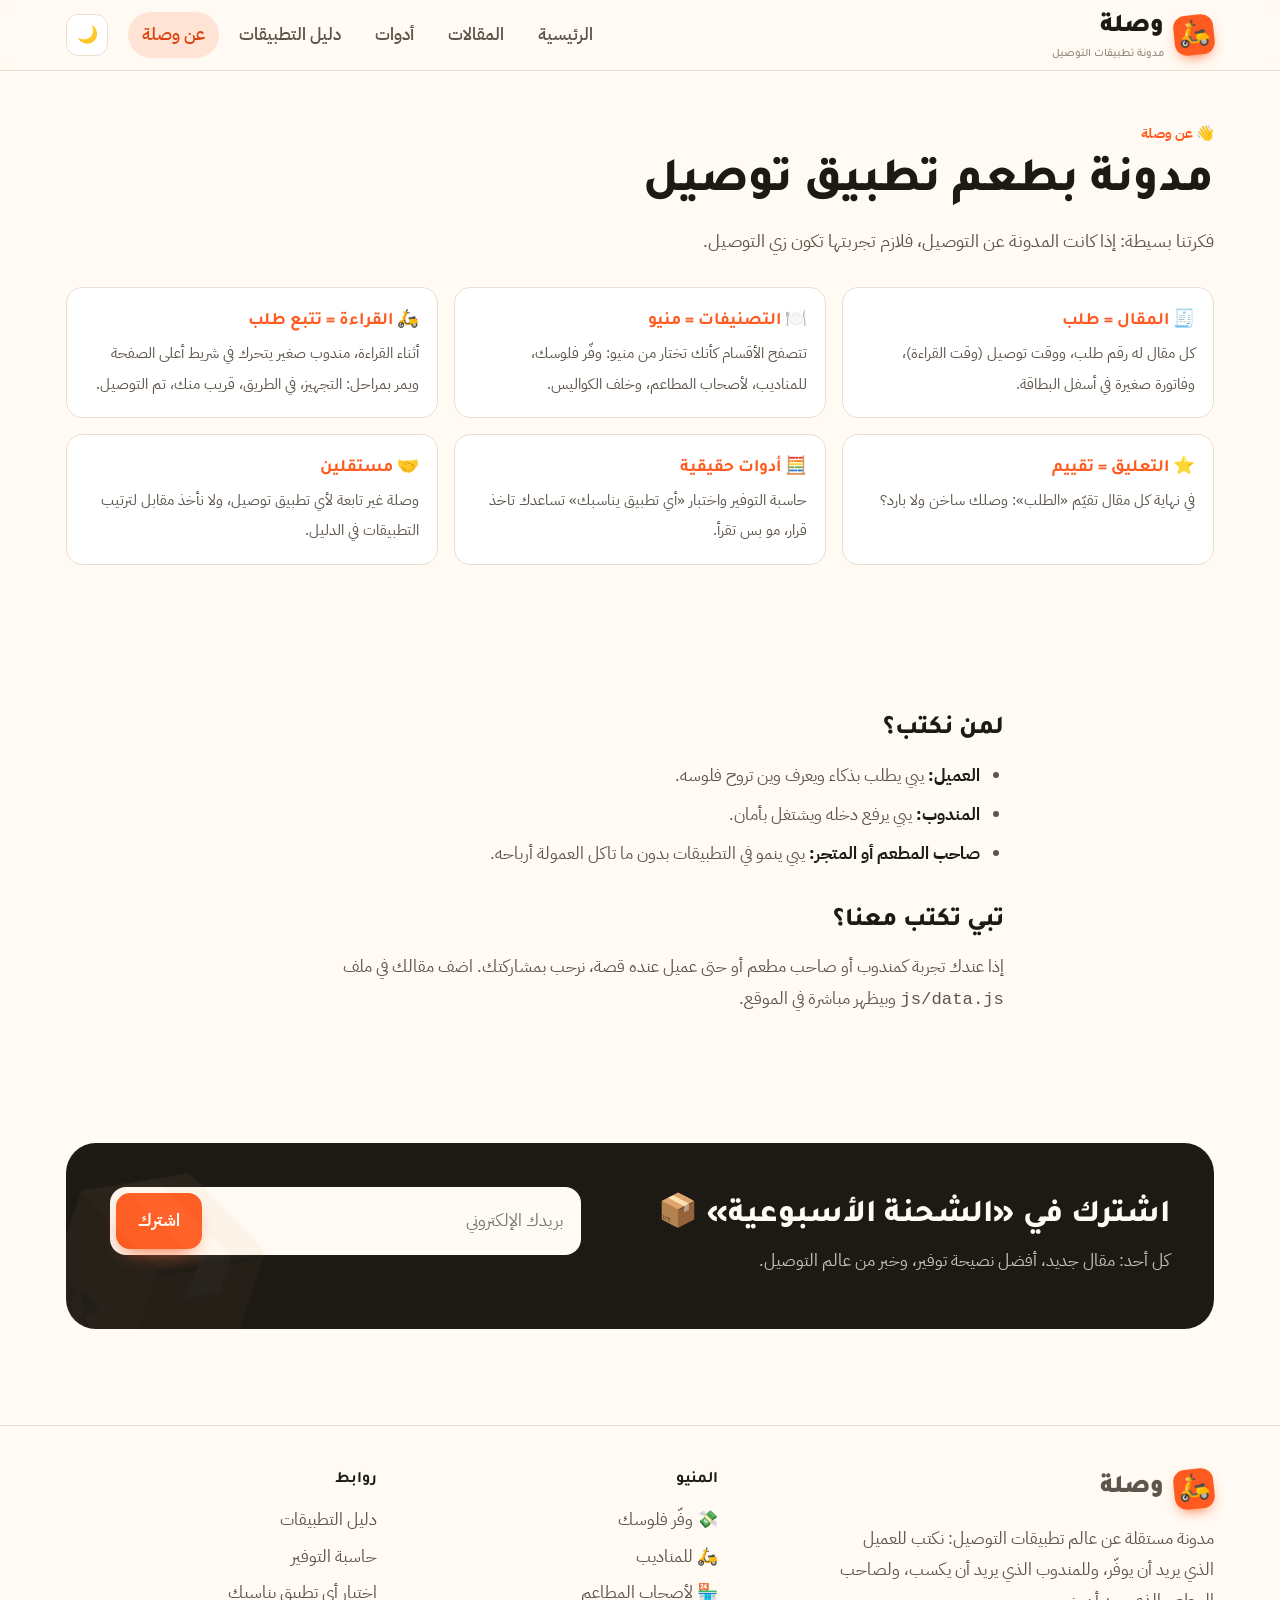
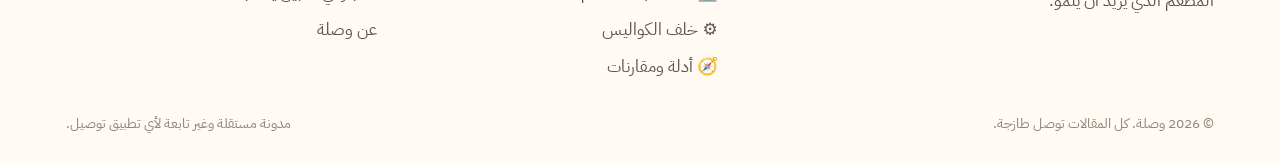
==== about.html @ 2471ff61 "Add Wasla: an Arabic blog about delivery apps, designed like a delivery app Articles are orders, cat" ====
<!DOCTYPE html>
<html lang="ar" dir="rtl">
<head>
  <meta charset="UTF-8" />
  <meta name="viewport" content="width=device-width, initial-scale=1.0" />
  <title>عن وصلة — مدونة تطبيقات التوصيل</title>
  <link rel="icon" href="data:image/svg+xml,<svg xmlns='http://www.w3.org/2000/svg' viewBox='0 0 100 100'><text y='.9em' font-size='90'>🛵</text></svg>" />
  <link rel="preconnect" href="https://fonts.googleapis.com" />
  <link rel="preconnect" href="https://fonts.gstatic.com" crossorigin />
  <link href="https://fonts.googleapis.com/css2?family=IBM+Plex+Sans+Arabic:wght@400;500;600;700&family=Tajawal:wght@500;700;800;900&display=swap" rel="stylesheet" />
  <link rel="stylesheet" href="css/style.css" />
</head>
<body data-page="about">
  <div id="header"></div>
  <main id="main">
    <section class="page-hero">
      <div class="container">
        <div class="eyebrow">👋 عن وصلة</div>
        <h1>مدونة بطعم تطبيق توصيل</h1>
        <p>فكرتنا بسيطة: إذا كانت المدونة عن التوصيل، فلازم تجربتها تكون زي التوصيل.</p>
      </div>
    </section>

    <section style="padding-top:20px">
      <div class="container">
        <div class="glossary">
          <div class="term"><b>🧾 المقال = طلب</b><span>كل مقال له رقم طلب، ووقت توصيل (وقت القراءة)، وفاتورة صغيرة في أسفل البطاقة.</span></div>
          <div class="term"><b>🍽️ التصنيفات = منيو</b><span>تتصفح الأقسام كأنك تختار من منيو: وفّر فلوسك، للمناديب، لأصحاب المطاعم، وخلف الكواليس.</span></div>
          <div class="term"><b>🛵 القراءة = تتبع طلب</b><span>أثناء القراءة، مندوب صغير يتحرك في شريط أعلى الصفحة ويمر بمراحل: التجهيز، في الطريق، قريب منك، تم التوصيل.</span></div>
          <div class="term"><b>⭐ التعليق = تقييم</b><span>في نهاية كل مقال تقيّم «الطلب»: وصلك ساخن ولا بارد؟</span></div>
          <div class="term"><b>🧮 أدوات حقيقية</b><span>حاسبة التوفير واختبار «أي تطبيق يناسبك» تساعدك تاخذ قرار، مو بس تقرأ.</span></div>
          <div class="term"><b>🤝 مستقلين</b><span>وصلة غير تابعة لأي تطبيق توصيل، ولا نأخذ مقابل لترتيب التطبيقات في الدليل.</span></div>
        </div>
      </div>
    </section>

    <section>
      <div class="container prose" style="max-width:760px">
        <h2>لمن نكتب؟</h2>
        <ul>
          <li><strong>العميل:</strong> يبي يطلب بذكاء ويعرف وين تروح فلوسه.</li>
          <li><strong>المندوب:</strong> يبي يرفع دخله ويشتغل بأمان.</li>
          <li><strong>صاحب المطعم أو المتجر:</strong> يبي ينمو في التطبيقات بدون ما تاكل العمولة أرباحه.</li>
        </ul>
        <h2>تبي تكتب معنا؟</h2>
        <p>إذا عندك تجربة كمندوب أو صاحب مطعم أو حتى عميل عنده قصة، نرحب بمشاركتك. اضف مقالك في ملف <code>js/data.js</code> وبيظهر مباشرة في الموقع.</p>
      </div>
    </section>

    <section>
      <div class="container">
        <div class="newsletter">
          <div>
            <h2>اشترك في «الشحنة الأسبوعية» 📦</h2>
            <p>كل أحد: مقال جديد، أفضل نصيحة توفير، وخبر من عالم التوصيل.</p>
          </div>
          <div>
            <form class="nl-form" id="nlForm" novalidate>
              <input id="nlEmail" type="email" placeholder="بريدك الإلكتروني" aria-label="البريد الإلكتروني" />
              <button class="btn btn-primary" type="submit">اشترك</button>
            </form>
            <div class="nl-msg" id="nlMsg" aria-live="polite"></div>
          </div>
        </div>
      </div>
    </section>
  </main>
  <div id="footer"></div>

  <script src="js/data.js"></script>
  <script src="js/main.js"></script>
</body>
</html>
---- css/style.css ----
/* ============================================
   وصلة — مدونة تطبيقات التوصيل
   ============================================ */

:root {
  --bg: #fffaf3;
  --bg-soft: #fff3e2;
  --surface: #ffffff;
  --ink: #1d1a16;
  --ink-soft: #5d554b;
  --muted: #8f8579;
  --line: #eadfce;
  --brand: #ff5a1f;
  --brand-deep: #d9430d;
  --brand-soft: #ffe4d6;
  --mint: #12a17a;
  --mint-soft: #d8f3ea;
  --sky: #2f6fec;
  --sky-soft: #dfe9ff;
  --sun: #ffb400;
  --sun-soft: #fff0c7;
  --shadow: 0 10px 30px -12px rgba(60, 35, 10, 0.18);
  --radius: 18px;
  --radius-sm: 10px;
  --max: 1180px;
  color-scheme: light;
}

@media (prefers-color-scheme: dark) {
  :root:not([data-theme="light"]) {
    --bg: #15120f;
    --bg-soft: #1e1a16;
    --surface: #221d18;
    --ink: #f6efe6;
    --ink-soft: #c9bfb2;
    --muted: #978c7f;
    --line: #3a322a;
    --brand: #ff6d35;
    --brand-deep: #ff8a5c;
    --brand-soft: #3d2216;
    --mint: #3ccf9f;
    --mint-soft: #16332a;
    --sky: #6f9bff;
    --sky-soft: #1b2640;
    --sun: #ffc53d;
    --sun-soft: #3a2f12;
    --shadow: 0 10px 30px -12px rgba(0, 0, 0, 0.6);
    color-scheme: dark;
  }
}

:root[data-theme="dark"] {
  --bg: #15120f;
  --bg-soft: #1e1a16;
  --surface: #221d18;
  --ink: #f6efe6;
  --ink-soft: #c9bfb2;
  --muted: #978c7f;
  --line: #3a322a;
  --brand: #ff6d35;
  --brand-deep: #ff8a5c;
  --brand-soft: #3d2216;
  --mint: #3ccf9f;
  --mint-soft: #16332a;
  --sky: #6f9bff;
  --sky-soft: #1b2640;
  --sun: #ffc53d;
  --sun-soft: #3a2f12;
  --shadow: 0 10px 30px -12px rgba(0, 0, 0, 0.6);
  color-scheme: dark;
}

* { box-sizing: border-box; margin: 0; padding: 0; }

html { scroll-behavior: smooth; }

body {
  font-family: "IBM Plex Sans Arabic", "Tajawal", system-ui, sans-serif;
  background: var(--bg);
  color: var(--ink);
  line-height: 1.8;
  font-size: 17px;
  overflow-x: hidden;
  transition: background .3s, color .3s;
}

a { color: inherit; text-decoration: none; }
img, svg { display: block; max-width: 100%; }
button { font: inherit; cursor: pointer; border: 0; background: none; color: inherit; }
input, select { font: inherit; color: inherit; }

.container { width: 100%; max-width: var(--max); margin-inline: auto; padding-inline: 16px; }

h1, h2, h3, h4 { font-family: "Tajawal", "IBM Plex Sans Arabic", sans-serif; line-height: 1.35; font-weight: 800; }

.skip { position: absolute; inset-inline-start: -999px; }
.skip:focus { inset-inline-start: 16px; top: 16px; background: var(--brand); color: #fff; padding: 8px 14px; border-radius: 8px; z-index: 100; }

/* ---------- Header ---------- */
.site-header {
  position: sticky; top: 0; z-index: 50;
  background: color-mix(in srgb, var(--bg) 85%, transparent);
  backdrop-filter: blur(12px);
  border-bottom: 1px solid var(--line);
}
.nav { display: flex; align-items: center; gap: 20px; height: 70px; }
.logo { display: flex; align-items: center; gap: 10px; font-family: "Tajawal", sans-serif; font-weight: 900; font-size: 1.6rem; }
.logo-mark {
  width: 40px; height: 40px; border-radius: 12px; background: var(--brand);
  display: grid; place-items: center; color: #fff; transform: rotate(-6deg);
  box-shadow: 0 6px 14px -6px var(--brand);
}
.logo small { display: block; font-size: .7rem; font-weight: 500; color: var(--muted); margin-top: -6px; }
.nav-links { display: flex; gap: 6px; margin-inline-start: auto; }
.nav-links a { padding: 8px 14px; border-radius: 999px; font-weight: 600; color: var(--ink-soft); transition: .2s; }
.nav-links a:hover, .nav-links a.active { background: var(--brand-soft); color: var(--brand-deep); }
.nav-actions { display: flex; gap: 8px; align-items: center; }
.icon-btn {
  width: 42px; height: 42px; border-radius: 12px; display: grid; place-items: center;
  border: 1px solid var(--line); background: var(--surface); transition: .2s;
}
.icon-btn:hover { border-color: var(--brand); color: var(--brand); }
.menu-btn { display: none; }

@media (max-width: 860px) {
  .menu-btn { display: grid; }
  .nav-links {
    position: absolute; top: 70px; inset-inline: 0; flex-direction: column;
    background: var(--bg); border-bottom: 1px solid var(--line); padding: 12px 16px 18px;
    display: none;
  }
  .nav-links.open { display: flex; }
  .nav-actions { margin-inline-start: auto; }
}

/* ---------- Buttons & chips ---------- */
.btn {
  display: inline-flex; align-items: center; gap: 8px; padding: 13px 22px; border-radius: 14px;
  font-weight: 700; transition: .2s; white-space: nowrap;
}
.btn-primary { background: var(--brand); color: #fff; box-shadow: 0 10px 20px -10px var(--brand); }
.btn-primary:hover { background: var(--brand-deep); transform: translateY(-2px); }
.btn-ghost { border: 1.5px solid var(--line); background: var(--surface); }
.btn-ghost:hover { border-color: var(--ink); }

.chip {
  display: inline-flex; align-items: center; gap: 6px; font-size: .8rem; font-weight: 700;
  padding: 4px 12px; border-radius: 999px; background: var(--brand-soft); color: var(--brand-deep);
}
.chip.mint { background: var(--mint-soft); color: var(--mint); }
.chip.sky { background: var(--sky-soft); color: var(--sky); }
.chip.sun { background: var(--sun-soft); color: #9a6a00; }
:root[data-theme="dark"] .chip.sun { color: var(--sun); }
@media (prefers-color-scheme: dark) { :root:not([data-theme="light"]) .chip.sun { color: var(--sun); } }

/* ---------- Hero ---------- */
.hero { padding: 60px 0 40px; position: relative; }
.hero-grid { display: grid; grid-template-columns: 1.1fr .9fr; gap: 40px; align-items: center; }
.hero h1 { font-size: clamp(2.1rem, 5vw, 3.6rem); letter-spacing: -.5px; }
.hero h1 .hl { color: var(--brand); position: relative; white-space: nowrap; }
.hero h1 .hl::after {
  content: ""; position: absolute; inset-inline: 0; bottom: 4px; height: 12px;
  background: var(--sun); opacity: .35; z-index: -1; border-radius: 6px;
}
.hero p.lead { font-size: 1.15rem; color: var(--ink-soft); margin: 18px 0 28px; max-width: 540px; }
.hero-cta { display: flex; gap: 12px; flex-wrap: wrap; }
.hero-stats { display: flex; gap: 28px; margin-top: 34px; flex-wrap: wrap; }
.hero-stats b { display: block; font-size: 1.6rem; font-family: "Tajawal"; color: var(--ink); }
.hero-stats span { color: var(--muted); font-size: .9rem; }

/* Tracking card (hero illustration) */
.track-card {
  background: var(--surface); border: 1px solid var(--line); border-radius: 26px; padding: 22px;
  box-shadow: var(--shadow); position: relative;
}
.track-head { display: flex; justify-content: space-between; align-items: center; margin-bottom: 14px; }
.track-head .order-no { font-size: .85rem; color: var(--muted); }
.map {
  height: 210px; border-radius: 18px; background: var(--bg-soft); position: relative; overflow: hidden;
  background-image:
    linear-gradient(var(--line) 1px, transparent 1px),
    linear-gradient(90deg, var(--line) 1px, transparent 1px);
  background-size: 28px 28px;
}
.map svg.route { position: absolute; inset: 0; width: 100%; height: 100%; }
.route-path { fill: none; stroke: var(--brand); stroke-width: 4; stroke-linecap: round; stroke-dasharray: 10 10; animation: dash 1.2s linear infinite; }
@keyframes dash { to { stroke-dashoffset: -20; } }
.pin { position: absolute; width: 38px; height: 38px; border-radius: 50%; display: grid; place-items: center; font-size: 1.1rem; box-shadow: var(--shadow); }
.pin.start { background: var(--sun); left: 86.8%; top: 23.8%; transform: translate(-50%, -50%); }
.pin.end { background: var(--mint); left: 13.2%; top: 81%; transform: translate(-50%, -50%); }
.rider {
  position: absolute; width: 46px; height: 46px; border-radius: 50%; background: var(--brand); color: #fff;
  display: grid; place-items: center; font-size: 1.3rem; box-shadow: 0 8px 18px -6px var(--brand);
  top: 0; left: 0; margin: -23px 0 0 -23px; will-change: transform;
}
.steps { display: grid; grid-template-columns: repeat(4, 1fr); gap: 6px; margin-top: 16px; }
.step { text-align: center; font-size: .78rem; color: var(--muted); }
.step i { display: block; height: 6px; border-radius: 6px; background: var(--line); margin-bottom: 6px; }
.step.done i { background: var(--mint); }
.step.now i { background: linear-gradient(90deg, var(--brand) 50%, var(--line) 50%); background-size: 200% 100%; animation: fill 2s linear infinite; }
.step.done, .step.now { color: var(--ink); font-weight: 600; }
@keyframes fill { from { background-position: 100% 0; } to { background-position: 0 0; } }
.float-note {
  position: absolute; background: var(--surface); border: 1px solid var(--line); border-radius: 14px;
  padding: 10px 14px; box-shadow: var(--shadow); font-size: .85rem; display: flex; gap: 8px; align-items: center;
  animation: bob 3s ease-in-out infinite;
}
.float-note.a { top: -18px; inset-inline-start: -20px; }
.float-note.b { bottom: -20px; inset-inline-end: -14px; animation-delay: 1.2s; }
@keyframes bob { 50% { transform: translateY(-8px); } }

@media (max-width: 900px) {
  .hero-grid { grid-template-columns: 1fr; }
  .float-note.a { inset-inline-start: 0; }
  .float-note.b { inset-inline-end: 0; }
}

/* ---------- Sections ---------- */
section { padding: 56px 0; }
.sec-head { display: flex; align-items: end; justify-content: space-between; gap: 16px; margin-bottom: 26px; flex-wrap: wrap; }
.sec-head h2 { font-size: clamp(1.6rem, 3vw, 2.2rem); }
.sec-head p { color: var(--muted); }
.eyebrow { color: var(--brand); font-weight: 800; font-size: .9rem; display: flex; gap: 8px; align-items: center; margin-bottom: 4px; }

/* Ticker */
.ticker { background: var(--ink); color: var(--bg); overflow: hidden; padding: 12px 0; }
.ticker-track { display: flex; gap: 48px; width: max-content; animation: marquee 40s linear infinite; }
.ticker-track span { display: flex; gap: 10px; align-items: center; font-weight: 600; white-space: nowrap; }
.ticker-track span::before { content: "●"; color: var(--brand); font-size: .7rem; }
@keyframes marquee { to { transform: translateX(50%); } }
@media (prefers-reduced-motion: reduce) {
  *, *::before, *::after { animation: none !important; transition: none !important; }
}

/* Category menu ("المنيو") */
.menu-tabs { display: flex; gap: 10px; overflow-x: auto; padding-bottom: 6px; scrollbar-width: none; }
.menu-tabs::-webkit-scrollbar { display: none; }
.menu-tab {
  display: flex; align-items: center; gap: 8px; padding: 10px 18px; border-radius: 999px;
  border: 1.5px solid var(--line); background: var(--surface); font-weight: 700; white-space: nowrap; transition: .2s;
}
.menu-tab:hover { border-color: var(--brand); }
.menu-tab.active { background: var(--ink); color: var(--bg); border-color: var(--ink); }
.menu-tab .count { font-size: .75rem; background: var(--bg-soft); color: var(--muted); padding: 0 8px; border-radius: 999px; }
.menu-tab.active .count { background: var(--brand); color: #fff; }

/* Post cards = order receipts */
.posts { display: grid; grid-template-columns: repeat(3, 1fr); gap: 22px; margin-top: 24px; }
@media (max-width: 980px) { .posts { grid-template-columns: repeat(2, 1fr); } }
@media (max-width: 620px) { .posts { grid-template-columns: 1fr; } }

.post {
  background: var(--surface); border: 1px solid var(--line); border-radius: var(--radius);
  overflow: hidden; display: flex; flex-direction: column; transition: .25s; position: relative;
}
.post:hover { transform: translateY(-4px); box-shadow: var(--shadow); border-color: transparent; }
.post-cover {
  aspect-ratio: 16/9; display: grid; place-items: center; font-size: 4rem; position: relative;
}
.post-cover .emoji { filter: drop-shadow(0 10px 10px rgba(0,0,0,.15)); transition: .3s; }
.post:hover .post-cover .emoji { transform: scale(1.12) rotate(-6deg); }
.post-cover .eta {
  position: absolute; bottom: 12px; inset-inline-start: 12px; background: var(--surface); color: var(--ink);
  font-size: .78rem; font-weight: 700; padding: 4px 10px; border-radius: 999px; display: flex; gap: 6px; align-items: center;
}
.post-body { padding: 18px 20px 20px; display: flex; flex-direction: column; gap: 10px; flex: 1; }
.post-body h3 { font-size: 1.2rem; }
.post-body p { color: var(--ink-soft); font-size: .95rem; }
.receipt {
  margin-top: auto; border-top: 2px dashed var(--line); padding-top: 12px; display: flex; justify-content: space-between;
  font-size: .82rem; color: var(--muted);
}
.receipt b { color: var(--brand); }

.post.featured { grid-column: span 2; flex-direction: row; }
.post.featured .post-cover { aspect-ratio: auto; flex: 1; min-height: 280px; font-size: 6rem; }
.post.featured .post-body { flex: 1; padding: 28px; justify-content: center; }
.post.featured h3 { font-size: 1.6rem; }
@media (max-width: 980px) { .post.featured { grid-column: span 2; } }
@media (max-width: 620px) { .post.featured { grid-column: span 1; flex-direction: column; } .post.featured .post-cover { min-height: 200px; } }

.bg-orange { background: linear-gradient(135deg, #ffd9c4, #ffb38a); }
.bg-mint { background: linear-gradient(135deg, #c9f1e2, #8ddcc0); }
.bg-sky { background: linear-gradient(135deg, #d6e3ff, #a4bff9); }
.bg-sun { background: linear-gradient(135deg, #fff0bf, #ffd66b); }
.bg-rose { background: linear-gradient(135deg, #ffd6e0, #ffa9bd); }
.bg-lilac { background: linear-gradient(135deg, #e6dcff, #c3aefc); }

/* ---------- Tools (calculator + quiz) ---------- */
.tools { display: grid; grid-template-columns: 1fr 1fr; gap: 22px; }
@media (max-width: 900px) { .tools { grid-template-columns: 1fr; } }
.tool {
  background: var(--surface); border: 1px solid var(--line); border-radius: 24px; padding: 26px;
}
.tool h3 { font-size: 1.35rem; margin-bottom: 4px; display: flex; gap: 10px; align-items: center; }
.tool > p { color: var(--muted); margin-bottom: 18px; }
.field { margin-bottom: 16px; }
.field label { display: flex; justify-content: space-between; font-weight: 700; font-size: .92rem; margin-bottom: 6px; }
.field label output { color: var(--brand); font-family: "Tajawal"; }
input[type="range"] { width: 100%; accent-color: var(--brand); }
.result-box {
  background: var(--bg-soft); border-radius: 16px; padding: 18px; display: grid; grid-template-columns: repeat(2, 1fr); gap: 14px; margin-top: 8px;
}
.result-box div span { display: block; font-size: .82rem; color: var(--muted); }
.result-box div b { font-size: 1.5rem; font-family: "Tajawal"; }
.result-box .save b { color: var(--mint); }
.tip { margin-top: 14px; font-size: .9rem; color: var(--ink-soft); background: var(--sun-soft); padding: 10px 14px; border-radius: 12px; }

.quiz-q { font-weight: 800; font-size: 1.1rem; margin-bottom: 14px; }
.quiz-opts { display: grid; gap: 10px; }
.quiz-opt {
  text-align: start; padding: 13px 16px; border-radius: 14px; border: 1.5px solid var(--line); background: var(--bg);
  font-weight: 600; transition: .2s; display: flex; gap: 10px; align-items: center;
}
.quiz-opt:hover { border-color: var(--brand); background: var(--brand-soft); }
.quiz-progress { height: 6px; background: var(--line); border-radius: 6px; margin-bottom: 18px; overflow: hidden; }
.quiz-progress i { display: block; height: 100%; background: var(--brand); transition: width .4s; }
.quiz-result { text-align: center; padding: 10px 0; }
.quiz-result .big { font-size: 3.5rem; }
.quiz-result h4 { font-size: 1.5rem; margin: 6px 0; }
.quiz-result p { color: var(--ink-soft); margin-bottom: 16px; }

/* ---------- Apps directory ---------- */
.apps { display: grid; grid-template-columns: repeat(4, 1fr); gap: 16px; }
@media (max-width: 980px) { .apps { grid-template-columns: repeat(2, 1fr); } }
@media (max-width: 480px) { .apps { grid-template-columns: 1fr; } }
.app {
  background: var(--surface); border: 1px solid var(--line); border-radius: var(--radius); padding: 20px;
  display: flex; flex-direction: column; gap: 10px; transition: .2s;
}
.app:hover { border-color: var(--brand); }
.app-top { display: flex; gap: 12px; align-items: center; }
.app-icon { width: 52px; height: 52px; border-radius: 14px; display: grid; place-items: center; font-weight: 900; font-size: 1.4rem; color: #fff; font-family: "Tajawal"; }
.app h4 { font-size: 1.1rem; }
.app .type { font-size: .8rem; color: var(--muted); }
.app p { font-size: .9rem; color: var(--ink-soft); }
.app .tags { display: flex; gap: 6px; flex-wrap: wrap; margin-top: auto; }

/* Compare table */
.compare-wrap { overflow-x: auto; border: 1px solid var(--line); border-radius: var(--radius); background: var(--surface); }
table.compare { width: 100%; border-collapse: collapse; min-width: 640px; }
.compare th, .compare td { padding: 14px 16px; text-align: start; border-bottom: 1px solid var(--line); }
.compare th { background: var(--bg-soft); font-family: "Tajawal"; }
.compare tr:last-child td { border-bottom: 0; }
.compare td.yes { color: var(--mint); font-weight: 800; }
.compare td.no { color: var(--muted); }

/* ---------- Newsletter ---------- */
.newsletter {
  background: var(--ink); color: var(--bg); border-radius: 30px; padding: 44px; display: grid;
  grid-template-columns: 1.2fr 1fr; gap: 30px; align-items: center; position: relative; overflow: hidden;
}
.newsletter::before {
  content: "📦"; position: absolute; font-size: 12rem; opacity: .07; inset-inline-end: -30px; top: -40px; transform: rotate(18deg);
}
.newsletter h2 { font-size: 2rem; }
.newsletter p { opacity: .75; margin-top: 8px; }
.nl-form { display: flex; gap: 8px; background: var(--bg); padding: 6px; border-radius: 16px; }
.nl-form input { flex: 1; min-width: 0; border: 0; background: transparent; padding: 10px 12px; outline: none; color: var(--ink); }
.nl-msg { margin-top: 10px; font-size: .9rem; min-height: 1.4em; }
@media (max-width: 800px) { .newsletter { grid-template-columns: 1fr; padding: 28px 20px; } }

/* ---------- Footer ---------- */
.site-footer { border-top: 1px solid var(--line); padding: 40px 0 28px; margin-top: 40px; color: var(--ink-soft); }
.foot-grid { display: grid; grid-template-columns: 1.5fr 1fr 1fr; gap: 30px; }
.foot-grid h5 { font-family: "Tajawal"; font-size: 1rem; color: var(--ink); margin-bottom: 10px; }
.foot-grid ul { list-style: none; display: grid; gap: 6px; }
.foot-grid a:hover { color: var(--brand); }
.copy { margin-top: 30px; font-size: .85rem; color: var(--muted); display: flex; justify-content: space-between; flex-wrap: wrap; gap: 8px; }
@media (max-width: 700px) { .foot-grid { grid-template-columns: 1fr; } }

/* ---------- Article page ---------- */
.tracker {
  position: sticky; top: 70px; z-index: 40; background: var(--surface); border-bottom: 1px solid var(--line);
}
.tracker-inner { display: flex; align-items: center; gap: 14px; padding: 10px 0; }
.tracker-bar { flex: 1; height: 8px; background: var(--line); border-radius: 8px; position: relative; }
.tracker-bar .fill { position: absolute; inset-block: 0; inset-inline-start: 0; background: var(--brand); border-radius: 8px; width: 0; }
.tracker-bar .scooter {
  position: absolute; top: 50%; inset-inline-start: 0; transform: translateY(-55%); font-size: 1.4rem; transition: inset-inline-start .1s linear;
}
.tracker-status { font-size: .85rem; font-weight: 700; min-width: 150px; display: flex; gap: 6px; align-items: center; }
.tracker-status .dot { width: 8px; height: 8px; border-radius: 50%; background: var(--brand); animation: pulse 1.2s infinite; }
@keyframes pulse { 50% { opacity: .3; } }
@media (max-width: 560px) { .tracker-status { min-width: 0; font-size: .78rem; } }

.article-hero { padding: 48px 0 20px; }
.article-hero .cover { border-radius: 26px; height: 260px; display: grid; place-items: center; font-size: 7rem; margin-bottom: 28px; }
.article-hero h1 { font-size: clamp(1.8rem, 4vw, 2.8rem); margin: 12px 0; }
.meta { display: flex; gap: 16px; flex-wrap: wrap; color: var(--muted); font-size: .9rem; }
.article-layout { display: grid; grid-template-columns: 1fr 280px; gap: 40px; align-items: start; }
@media (max-width: 960px) { .article-layout { grid-template-columns: 1fr; } .toc { display: none; } }
.prose { font-size: 1.08rem; max-width: 720px; }
.prose h2 { font-size: 1.6rem; margin: 36px 0 12px; scroll-margin-top: 140px; }
.prose h3 { font-size: 1.25rem; margin: 26px 0 10px; }
.prose p { margin-bottom: 16px; color: var(--ink-soft); }
.prose ul, .prose ol { margin: 0 0 18px; padding-inline-start: 24px; color: var(--ink-soft); }
.prose li { margin-bottom: 8px; }
.prose strong { color: var(--ink); }
.callout { display: flex; gap: 12px; background: var(--brand-soft); border-radius: 16px; padding: 16px 18px; margin: 22px 0; }
.callout.mint { background: var(--mint-soft); }
.callout p { margin: 0; color: var(--ink); }
.toc { position: sticky; top: 150px; background: var(--surface); border: 1px solid var(--line); border-radius: var(--radius); padding: 20px; }
.toc h4 { margin-bottom: 10px; }
.toc ol { list-style: none; display: grid; gap: 4px; counter-reset: t; }
.toc a { display: flex; gap: 10px; padding: 6px 8px; border-radius: 8px; font-size: .92rem; color: var(--ink-soft); }
.toc a::before { counter-increment: t; content: counter(t); width: 22px; height: 22px; flex: none; border-radius: 50%; background: var(--bg-soft); display: grid; place-items: center; font-size: .75rem; }
.toc a.active { background: var(--brand-soft); color: var(--brand-deep); }
.toc a.active::before { background: var(--brand); color: #fff; }
.rate {
  margin-top: 40px; border: 2px dashed var(--line); border-radius: 20px; padding: 24px; text-align: center;
}
.rate h3 { margin-bottom: 6px; }
.stars { display: flex; justify-content: center; gap: 6px; margin-top: 12px; direction: ltr; }
.stars button { font-size: 2rem; filter: grayscale(1); opacity: .45; transition: .15s; }
.stars button.on { filter: none; opacity: 1; transform: scale(1.1); }
.delivered { display: none; margin-top: 30px; text-align: center; background: var(--mint-soft); border-radius: 20px; padding: 22px; }
.delivered.show { display: block; animation: pop .4s ease; }
@keyframes pop { from { transform: scale(.9); opacity: 0; } }

/* Search */
.search-box { display: flex; align-items: center; gap: 8px; background: var(--surface); border: 1.5px solid var(--line); border-radius: 14px; padding: 4px 14px; max-width: 360px; width: 100%; }
.search-box input { border: 0; outline: none; background: transparent; padding: 8px 0; flex: 1; min-width: 0; }
.search-box:focus-within { border-color: var(--brand); }
.empty { text-align: center; color: var(--muted); padding: 40px 0; grid-column: 1 / -1; }

.page-hero { padding: 50px 0 10px; }
.page-hero h1 { font-size: clamp(2rem, 4.5vw, 3rem); }
.page-hero p { color: var(--ink-soft); max-width: 620px; margin-top: 10px; font-size: 1.1rem; }

.glossary { display: grid; grid-template-columns: repeat(3, 1fr); gap: 16px; }
@media (max-width: 900px) { .glossary { grid-template-columns: 1fr 1fr; } }
@media (max-width: 560px) { .glossary { grid-template-columns: 1fr; } }
.term { background: var(--surface); border: 1px solid var(--line); border-radius: 16px; padding: 18px; }
.term b { display: block; font-family: "Tajawal"; font-size: 1.1rem; color: var(--brand); }
.term span { font-size: .92rem; color: var(--ink-soft); }
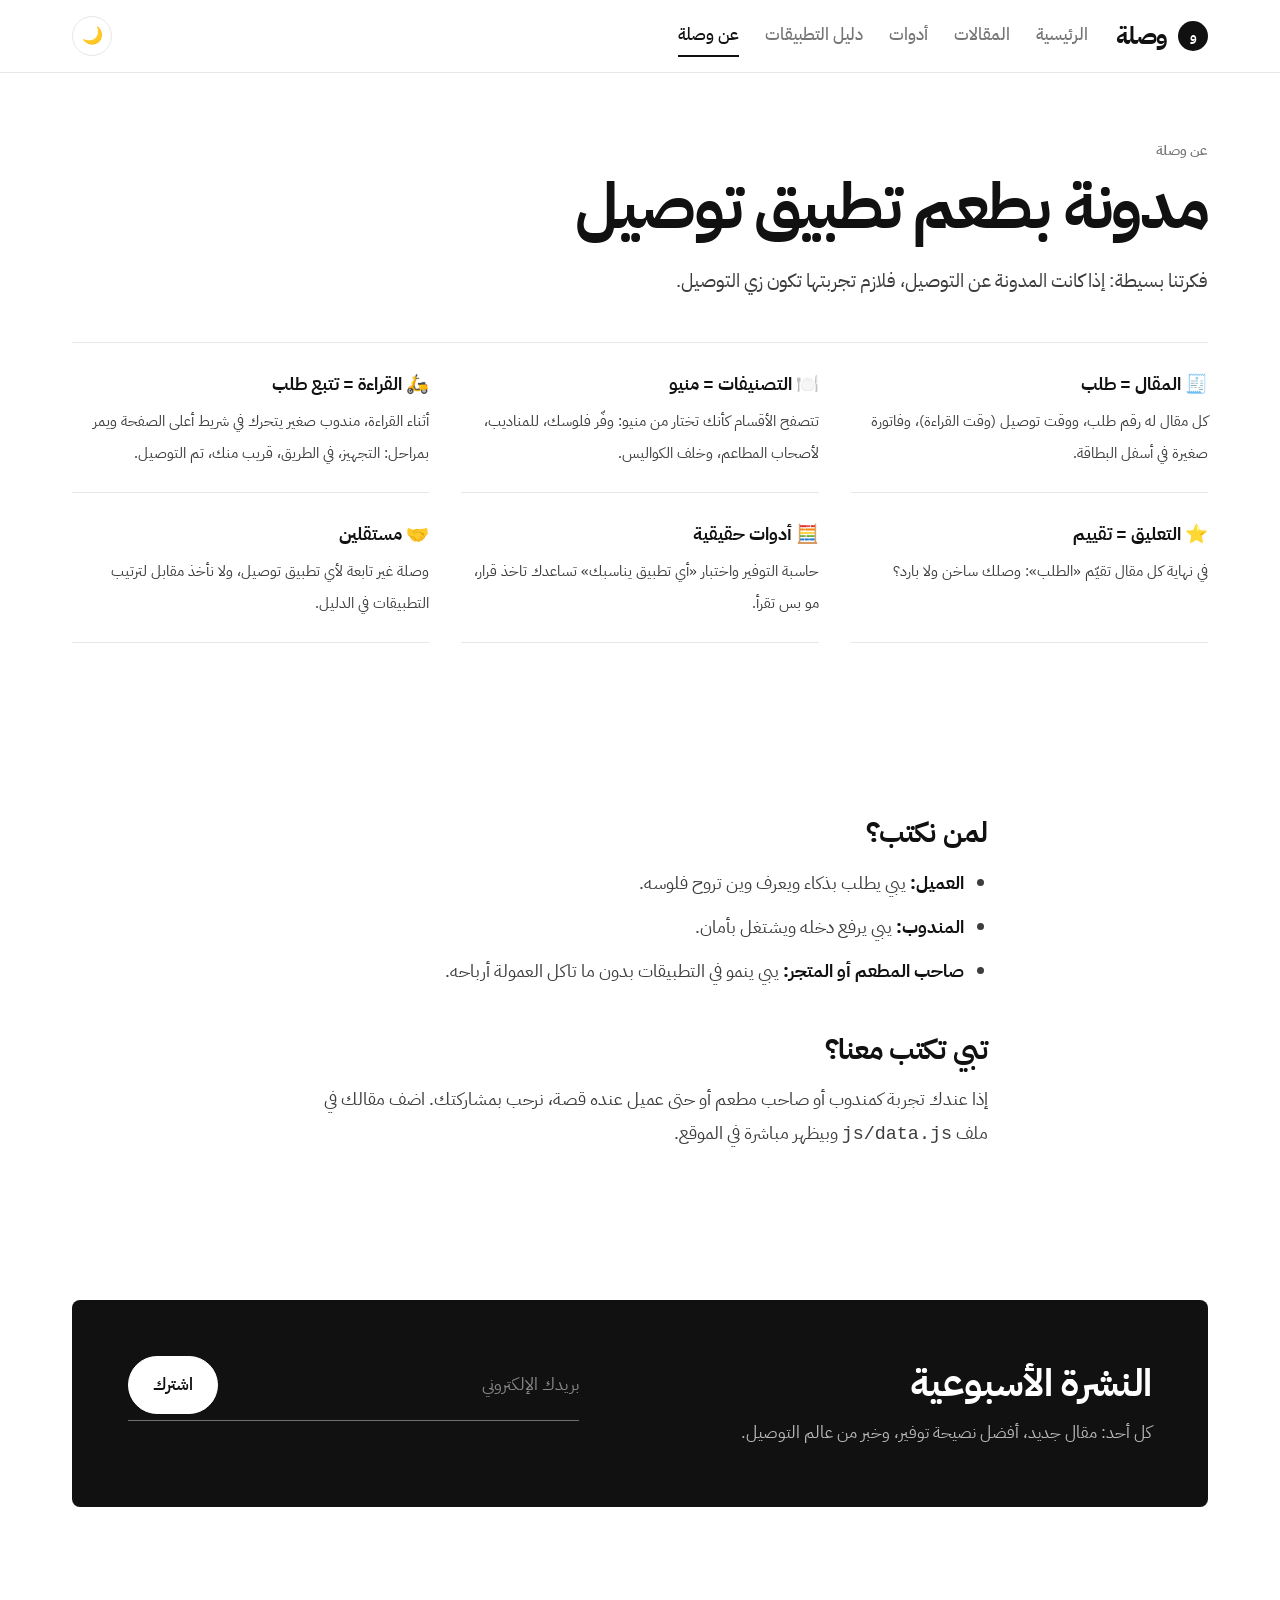
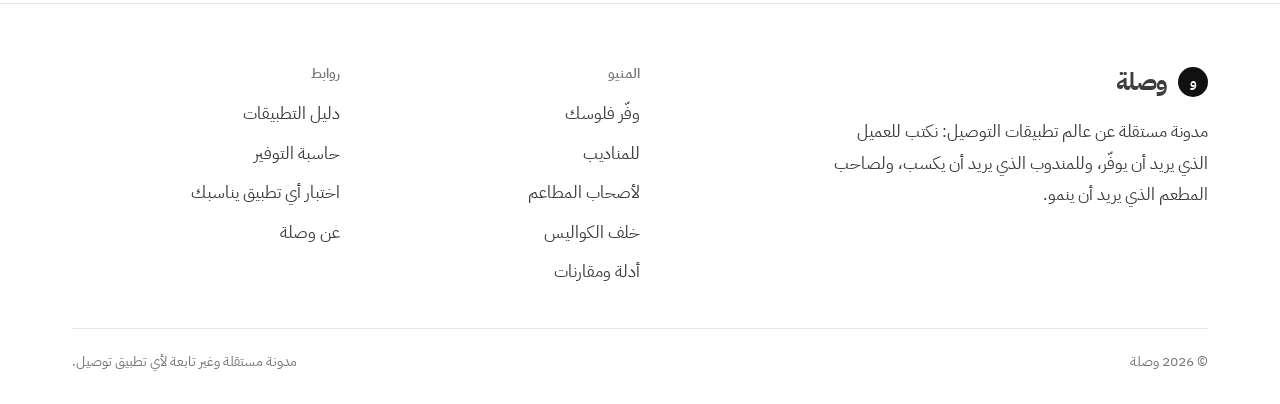
==== commit 7ff6558b: "Redesign in a minimal editorial style Black-and-white palette, large headline typography, thin divid" ====
--- a/about.html
+++ b/about.html
@@ -15,7 +15,7 @@
   <main id="main">
     <section class="page-hero">
       <div class="container">
-        <div class="eyebrow">👋 عن وصلة</div>
+        <div class="eyebrow">عن وصلة</div>
         <h1>مدونة بطعم تطبيق توصيل</h1>
         <p>فكرتنا بسيطة: إذا كانت المدونة عن التوصيل، فلازم تجربتها تكون زي التوصيل.</p>
       </div>
@@ -51,7 +51,7 @@
       <div class="container">
         <div class="newsletter">
           <div>
-            <h2>اشترك في «الشحنة الأسبوعية» 📦</h2>
+            <h2>النشرة الأسبوعية</h2>
             <p>كل أحد: مقال جديد، أفضل نصيحة توفير، وخبر من عالم التوصيل.</p>
           </div>
           <div>
--- a/css/style.css
+++ b/css/style.css
@@ -1,436 +1,261 @@
 /* ============================================
-   وصلة — مدونة تطبيقات التوصيل
+   وصلة — تصميم تحريري بسيط (أبيض وأسود)
    ============================================ */
 
 :root {
-  --bg: #fffaf3;
-  --bg-soft: #fff3e2;
+  --bg: #ffffff;
+  --bg-soft: #f5f5f3;
   --surface: #ffffff;
-  --ink: #1d1a16;
-  --ink-soft: #5d554b;
-  --muted: #8f8579;
-  --line: #eadfce;
-  --brand: #ff5a1f;
-  --brand-deep: #d9430d;
-  --brand-soft: #ffe4d6;
-  --mint: #12a17a;
-  --mint-soft: #d8f3ea;
-  --sky: #2f6fec;
-  --sky-soft: #dfe9ff;
-  --sun: #ffb400;
-  --sun-soft: #fff0c7;
-  --shadow: 0 10px 30px -12px rgba(60, 35, 10, 0.18);
-  --radius: 18px;
-  --radius-sm: 10px;
-  --max: 1180px;
+  --ink: #111111;
+  --ink-soft: #3d3d3d;
+  --muted: #767676;
+  --line: #e7e7e5;
+  --accent: #111111;
+  --accent-ink: #ffffff;
+  --good: #1f7a55;
+  --c1: #e8553e; --c2: #1f7a55; --c3: #2e4fd6; --c4: #d9a21b; --c5: #7a3fd1; --c6: #222222;
+  --max: 1200px;
   color-scheme: light;
 }
-
 @media (prefers-color-scheme: dark) {
   :root:not([data-theme="light"]) {
-    --bg: #15120f;
-    --bg-soft: #1e1a16;
-    --surface: #221d18;
-    --ink: #f6efe6;
-    --ink-soft: #c9bfb2;
-    --muted: #978c7f;
-    --line: #3a322a;
-    --brand: #ff6d35;
-    --brand-deep: #ff8a5c;
-    --brand-soft: #3d2216;
-    --mint: #3ccf9f;
-    --mint-soft: #16332a;
-    --sky: #6f9bff;
-    --sky-soft: #1b2640;
-    --sun: #ffc53d;
-    --sun-soft: #3a2f12;
-    --shadow: 0 10px 30px -12px rgba(0, 0, 0, 0.6);
+    --bg: #0f0f0f; --bg-soft: #1a1a1a; --surface: #141414; --ink: #f2f2f0; --ink-soft: #cfcfcc;
+    --muted: #8c8c88; --line: #2a2a28; --accent: #f2f2f0; --accent-ink: #0f0f0f; --good: #4cc793;
     color-scheme: dark;
   }
 }
-
 :root[data-theme="dark"] {
-  --bg: #15120f;
-  --bg-soft: #1e1a16;
-  --surface: #221d18;
-  --ink: #f6efe6;
-  --ink-soft: #c9bfb2;
-  --muted: #978c7f;
-  --line: #3a322a;
-  --brand: #ff6d35;
-  --brand-deep: #ff8a5c;
-  --brand-soft: #3d2216;
-  --mint: #3ccf9f;
-  --mint-soft: #16332a;
-  --sky: #6f9bff;
-  --sky-soft: #1b2640;
-  --sun: #ffc53d;
-  --sun-soft: #3a2f12;
-  --shadow: 0 10px 30px -12px rgba(0, 0, 0, 0.6);
+  --bg: #0f0f0f; --bg-soft: #1a1a1a; --surface: #141414; --ink: #f2f2f0; --ink-soft: #cfcfcc;
+  --muted: #8c8c88; --line: #2a2a28; --accent: #f2f2f0; --accent-ink: #0f0f0f; --good: #4cc793;
   color-scheme: dark;
 }
 
 * { box-sizing: border-box; margin: 0; padding: 0; }
-
 html { scroll-behavior: smooth; }
-
 body {
-  font-family: "IBM Plex Sans Arabic", "Tajawal", system-ui, sans-serif;
-  background: var(--bg);
-  color: var(--ink);
-  line-height: 1.8;
-  font-size: 17px;
-  overflow-x: hidden;
-  transition: background .3s, color .3s;
-}
-
+  font-family: "IBM Plex Sans Arabic", system-ui, sans-serif;
+  background: var(--bg); color: var(--ink); line-height: 1.85; font-size: 17px;
+  overflow-x: hidden; -webkit-font-smoothing: antialiased;
+}
 a { color: inherit; text-decoration: none; }
-img, svg { display: block; max-width: 100%; }
 button { font: inherit; cursor: pointer; border: 0; background: none; color: inherit; }
-input, select { font: inherit; color: inherit; }
-
+input { font: inherit; color: inherit; }
 .container { width: 100%; max-width: var(--max); margin-inline: auto; padding-inline: 16px; }
-
-h1, h2, h3, h4 { font-family: "Tajawal", "IBM Plex Sans Arabic", sans-serif; line-height: 1.35; font-weight: 800; }
+@media (min-width: 700px) { .container { padding-inline: 32px; } }
+h1, h2, h3, h4 { line-height: 1.3; font-weight: 700; letter-spacing: -0.01em; }
 
 .skip { position: absolute; inset-inline-start: -999px; }
-.skip:focus { inset-inline-start: 16px; top: 16px; background: var(--brand); color: #fff; padding: 8px 14px; border-radius: 8px; z-index: 100; }
+.skip:focus { inset-inline-start: 16px; top: 16px; background: var(--ink); color: var(--bg); padding: 8px 14px; z-index: 100; }
 
 /* ---------- Header ---------- */
-.site-header {
-  position: sticky; top: 0; z-index: 50;
-  background: color-mix(in srgb, var(--bg) 85%, transparent);
-  backdrop-filter: blur(12px);
-  border-bottom: 1px solid var(--line);
-}
-.nav { display: flex; align-items: center; gap: 20px; height: 70px; }
-.logo { display: flex; align-items: center; gap: 10px; font-family: "Tajawal", sans-serif; font-weight: 900; font-size: 1.6rem; }
-.logo-mark {
-  width: 40px; height: 40px; border-radius: 12px; background: var(--brand);
-  display: grid; place-items: center; color: #fff; transform: rotate(-6deg);
-  box-shadow: 0 6px 14px -6px var(--brand);
-}
-.logo small { display: block; font-size: .7rem; font-weight: 500; color: var(--muted); margin-top: -6px; }
-.nav-links { display: flex; gap: 6px; margin-inline-start: auto; }
-.nav-links a { padding: 8px 14px; border-radius: 999px; font-weight: 600; color: var(--ink-soft); transition: .2s; }
-.nav-links a:hover, .nav-links a.active { background: var(--brand-soft); color: var(--brand-deep); }
-.nav-actions { display: flex; gap: 8px; align-items: center; }
-.icon-btn {
-  width: 42px; height: 42px; border-radius: 12px; display: grid; place-items: center;
-  border: 1px solid var(--line); background: var(--surface); transition: .2s;
-}
-.icon-btn:hover { border-color: var(--brand); color: var(--brand); }
+.site-header { position: sticky; top: 0; z-index: 50; background: var(--bg); border-bottom: 1px solid var(--line); }
+.nav { display: flex; align-items: center; gap: 28px; height: 72px; }
+.logo { display: flex; align-items: center; gap: 10px; font-weight: 700; font-size: 1.5rem; letter-spacing: -0.02em; }
+.logo-mark { width: 30px; height: 30px; border-radius: 50%; background: var(--ink); color: var(--bg); display: grid; place-items: center; font-size: .9rem; }
+.logo small { display: none; }
+.nav-links { display: flex; gap: 26px; }
+.nav-links a { font-weight: 500; color: var(--muted); transition: color .2s; padding: 4px 0; border-bottom: 2px solid transparent; }
+.nav-links a:hover, .nav-links a.active { color: var(--ink); }
+.nav-links a.active { border-color: var(--ink); }
+.nav-actions { display: flex; gap: 8px; margin-inline-start: auto; }
+.icon-btn { width: 40px; height: 40px; border-radius: 50%; display: grid; place-items: center; border: 1px solid var(--line); transition: .2s; }
+.icon-btn:hover { border-color: var(--ink); }
 .menu-btn { display: none; }
-
 @media (max-width: 860px) {
   .menu-btn { display: grid; }
-  .nav-links {
-    position: absolute; top: 70px; inset-inline: 0; flex-direction: column;
-    background: var(--bg); border-bottom: 1px solid var(--line); padding: 12px 16px 18px;
-    display: none;
-  }
+  .nav-links { position: absolute; top: 72px; inset-inline: 0; flex-direction: column; gap: 0; background: var(--bg); border-bottom: 1px solid var(--line); padding: 8px 16px 16px; display: none; }
+  .nav-links a { padding: 12px 0; border-bottom: 1px solid var(--line); }
+  .nav-links a.active { border-color: var(--line); }
   .nav-links.open { display: flex; }
-  .nav-actions { margin-inline-start: auto; }
-}
-
-/* ---------- Buttons & chips ---------- */
-.btn {
-  display: inline-flex; align-items: center; gap: 8px; padding: 13px 22px; border-radius: 14px;
-  font-weight: 700; transition: .2s; white-space: nowrap;
-}
-.btn-primary { background: var(--brand); color: #fff; box-shadow: 0 10px 20px -10px var(--brand); }
-.btn-primary:hover { background: var(--brand-deep); transform: translateY(-2px); }
-.btn-ghost { border: 1.5px solid var(--line); background: var(--surface); }
-.btn-ghost:hover { border-color: var(--ink); }
-
-.chip {
-  display: inline-flex; align-items: center; gap: 6px; font-size: .8rem; font-weight: 700;
-  padding: 4px 12px; border-radius: 999px; background: var(--brand-soft); color: var(--brand-deep);
-}
-.chip.mint { background: var(--mint-soft); color: var(--mint); }
-.chip.sky { background: var(--sky-soft); color: var(--sky); }
-.chip.sun { background: var(--sun-soft); color: #9a6a00; }
-:root[data-theme="dark"] .chip.sun { color: var(--sun); }
-@media (prefers-color-scheme: dark) { :root:not([data-theme="light"]) .chip.sun { color: var(--sun); } }
+}
+
+/* ---------- Buttons & labels ---------- */
+.btn { display: inline-flex; align-items: center; gap: 8px; padding: 12px 24px; border-radius: 999px; font-weight: 600; transition: .2s; white-space: nowrap; border: 1px solid var(--ink); }
+.btn-primary { background: var(--accent); color: var(--accent-ink); }
+.btn-primary:hover { opacity: .85; }
+.btn-ghost { background: transparent; }
+.btn-ghost:hover { background: var(--ink); color: var(--bg); }
+.chip { font-size: .85rem; font-weight: 600; color: var(--muted); }
+.chip.sky { font-size: .78rem; border: 1px solid var(--line); padding: 2px 10px; border-radius: 999px; }
 
 /* ---------- Hero ---------- */
-.hero { padding: 60px 0 40px; position: relative; }
-.hero-grid { display: grid; grid-template-columns: 1.1fr .9fr; gap: 40px; align-items: center; }
-.hero h1 { font-size: clamp(2.1rem, 5vw, 3.6rem); letter-spacing: -.5px; }
-.hero h1 .hl { color: var(--brand); position: relative; white-space: nowrap; }
-.hero h1 .hl::after {
-  content: ""; position: absolute; inset-inline: 0; bottom: 4px; height: 12px;
-  background: var(--sun); opacity: .35; z-index: -1; border-radius: 6px;
-}
-.hero p.lead { font-size: 1.15rem; color: var(--ink-soft); margin: 18px 0 28px; max-width: 540px; }
-.hero-cta { display: flex; gap: 12px; flex-wrap: wrap; }
-.hero-stats { display: flex; gap: 28px; margin-top: 34px; flex-wrap: wrap; }
-.hero-stats b { display: block; font-size: 1.6rem; font-family: "Tajawal"; color: var(--ink); }
-.hero-stats span { color: var(--muted); font-size: .9rem; }
-
-/* Tracking card (hero illustration) */
-.track-card {
-  background: var(--surface); border: 1px solid var(--line); border-radius: 26px; padding: 22px;
-  box-shadow: var(--shadow); position: relative;
-}
-.track-head { display: flex; justify-content: space-between; align-items: center; margin-bottom: 14px; }
-.track-head .order-no { font-size: .85rem; color: var(--muted); }
-.map {
-  height: 210px; border-radius: 18px; background: var(--bg-soft); position: relative; overflow: hidden;
-  background-image:
-    linear-gradient(var(--line) 1px, transparent 1px),
-    linear-gradient(90deg, var(--line) 1px, transparent 1px);
-  background-size: 28px 28px;
-}
-.map svg.route { position: absolute; inset: 0; width: 100%; height: 100%; }
-.route-path { fill: none; stroke: var(--brand); stroke-width: 4; stroke-linecap: round; stroke-dasharray: 10 10; animation: dash 1.2s linear infinite; }
-@keyframes dash { to { stroke-dashoffset: -20; } }
-.pin { position: absolute; width: 38px; height: 38px; border-radius: 50%; display: grid; place-items: center; font-size: 1.1rem; box-shadow: var(--shadow); }
-.pin.start { background: var(--sun); left: 86.8%; top: 23.8%; transform: translate(-50%, -50%); }
-.pin.end { background: var(--mint); left: 13.2%; top: 81%; transform: translate(-50%, -50%); }
-.rider {
-  position: absolute; width: 46px; height: 46px; border-radius: 50%; background: var(--brand); color: #fff;
-  display: grid; place-items: center; font-size: 1.3rem; box-shadow: 0 8px 18px -6px var(--brand);
-  top: 0; left: 0; margin: -23px 0 0 -23px; will-change: transform;
-}
-.steps { display: grid; grid-template-columns: repeat(4, 1fr); gap: 6px; margin-top: 16px; }
-.step { text-align: center; font-size: .78rem; color: var(--muted); }
-.step i { display: block; height: 6px; border-radius: 6px; background: var(--line); margin-bottom: 6px; }
-.step.done i { background: var(--mint); }
-.step.now i { background: linear-gradient(90deg, var(--brand) 50%, var(--line) 50%); background-size: 200% 100%; animation: fill 2s linear infinite; }
-.step.done, .step.now { color: var(--ink); font-weight: 600; }
-@keyframes fill { from { background-position: 100% 0; } to { background-position: 0 0; } }
-.float-note {
-  position: absolute; background: var(--surface); border: 1px solid var(--line); border-radius: 14px;
-  padding: 10px 14px; box-shadow: var(--shadow); font-size: .85rem; display: flex; gap: 8px; align-items: center;
-  animation: bob 3s ease-in-out infinite;
-}
-.float-note.a { top: -18px; inset-inline-start: -20px; }
-.float-note.b { bottom: -20px; inset-inline-end: -14px; animation-delay: 1.2s; }
-@keyframes bob { 50% { transform: translateY(-8px); } }
-
-@media (max-width: 900px) {
-  .hero-grid { grid-template-columns: 1fr; }
-  .float-note.a { inset-inline-start: 0; }
-  .float-note.b { inset-inline-end: 0; }
-}
+.hero { padding: 64px 0 48px; border-bottom: 1px solid var(--line); }
+.hero-title { font-size: clamp(2.4rem, 7vw, 5.2rem); font-weight: 700; line-height: 1.15; letter-spacing: -0.03em; max-width: 14ch; }
+.hero-sub { display: flex; justify-content: space-between; align-items: end; gap: 24px; flex-wrap: wrap; margin-top: 28px; }
+.hero-sub p { font-size: 1.2rem; color: var(--ink-soft); max-width: 560px; }
+.hero-cta { display: flex; gap: 10px; flex-wrap: wrap; }
 
 /* ---------- Sections ---------- */
-section { padding: 56px 0; }
-.sec-head { display: flex; align-items: end; justify-content: space-between; gap: 16px; margin-bottom: 26px; flex-wrap: wrap; }
+section { padding: 64px 0; }
+.sec-head { display: flex; align-items: end; justify-content: space-between; gap: 16px; margin-bottom: 28px; flex-wrap: wrap; padding-bottom: 16px; border-bottom: 2px solid var(--ink); }
 .sec-head h2 { font-size: clamp(1.6rem, 3vw, 2.2rem); }
 .sec-head p { color: var(--muted); }
-.eyebrow { color: var(--brand); font-weight: 800; font-size: .9rem; display: flex; gap: 8px; align-items: center; margin-bottom: 4px; }
-
-/* Ticker */
-.ticker { background: var(--ink); color: var(--bg); overflow: hidden; padding: 12px 0; }
-.ticker-track { display: flex; gap: 48px; width: max-content; animation: marquee 40s linear infinite; }
-.ticker-track span { display: flex; gap: 10px; align-items: center; font-weight: 600; white-space: nowrap; }
-.ticker-track span::before { content: "●"; color: var(--brand); font-size: .7rem; }
+.eyebrow { color: var(--muted); font-weight: 600; font-size: .9rem; margin-bottom: 2px; }
+.soft { background: var(--bg-soft); }
+
+/* Ticker: شريط نصائح هادئ */
+.ticker { border-bottom: 1px solid var(--line); overflow: hidden; padding: 14px 0; }
+.ticker-track { display: flex; gap: 56px; width: max-content; animation: marquee 50s linear infinite; }
+.ticker-track span { color: var(--ink-soft); white-space: nowrap; font-weight: 500; }
+.ticker-track span::before { content: "—"; margin-inline-end: 12px; color: var(--muted); }
 @keyframes marquee { to { transform: translateX(50%); } }
-@media (prefers-reduced-motion: reduce) {
-  *, *::before, *::after { animation: none !important; transition: none !important; }
-}
-
-/* Category menu ("المنيو") */
-.menu-tabs { display: flex; gap: 10px; overflow-x: auto; padding-bottom: 6px; scrollbar-width: none; }
+@media (prefers-reduced-motion: reduce) { *, *::before, *::after { animation: none !important; transition: none !important; } }
+
+/* Tabs */
+.menu-tabs { display: flex; gap: 8px; overflow-x: auto; scrollbar-width: none; margin-bottom: 8px; }
 .menu-tabs::-webkit-scrollbar { display: none; }
-.menu-tab {
-  display: flex; align-items: center; gap: 8px; padding: 10px 18px; border-radius: 999px;
-  border: 1.5px solid var(--line); background: var(--surface); font-weight: 700; white-space: nowrap; transition: .2s;
-}
-.menu-tab:hover { border-color: var(--brand); }
+.menu-tab { padding: 8px 18px; border-radius: 999px; border: 1px solid var(--line); font-weight: 500; white-space: nowrap; transition: .2s; }
+.menu-tab:hover { border-color: var(--ink); }
 .menu-tab.active { background: var(--ink); color: var(--bg); border-color: var(--ink); }
-.menu-tab .count { font-size: .75rem; background: var(--bg-soft); color: var(--muted); padding: 0 8px; border-radius: 999px; }
-.menu-tab.active .count { background: var(--brand); color: #fff; }
-
-/* Post cards = order receipts */
-.posts { display: grid; grid-template-columns: repeat(3, 1fr); gap: 22px; margin-top: 24px; }
+.menu-tab .count { color: var(--muted); font-size: .8rem; margin-inline-start: 4px; }
+.menu-tab.active .count { color: inherit; opacity: .6; }
+
+/* ---------- Post cards ---------- */
+.posts { display: grid; grid-template-columns: repeat(3, 1fr); gap: 48px 32px; margin-top: 32px; }
 @media (max-width: 980px) { .posts { grid-template-columns: repeat(2, 1fr); } }
-@media (max-width: 620px) { .posts { grid-template-columns: 1fr; } }
-
-.post {
-  background: var(--surface); border: 1px solid var(--line); border-radius: var(--radius);
-  overflow: hidden; display: flex; flex-direction: column; transition: .25s; position: relative;
-}
-.post:hover { transform: translateY(-4px); box-shadow: var(--shadow); border-color: transparent; }
-.post-cover {
-  aspect-ratio: 16/9; display: grid; place-items: center; font-size: 4rem; position: relative;
-}
-.post-cover .emoji { filter: drop-shadow(0 10px 10px rgba(0,0,0,.15)); transition: .3s; }
-.post:hover .post-cover .emoji { transform: scale(1.12) rotate(-6deg); }
-.post-cover .eta {
-  position: absolute; bottom: 12px; inset-inline-start: 12px; background: var(--surface); color: var(--ink);
-  font-size: .78rem; font-weight: 700; padding: 4px 10px; border-radius: 999px; display: flex; gap: 6px; align-items: center;
-}
-.post-body { padding: 18px 20px 20px; display: flex; flex-direction: column; gap: 10px; flex: 1; }
-.post-body h3 { font-size: 1.2rem; }
-.post-body p { color: var(--ink-soft); font-size: .95rem; }
-.receipt {
-  margin-top: auto; border-top: 2px dashed var(--line); padding-top: 12px; display: flex; justify-content: space-between;
-  font-size: .82rem; color: var(--muted);
-}
-.receipt b { color: var(--brand); }
-
-.post.featured { grid-column: span 2; flex-direction: row; }
-.post.featured .post-cover { aspect-ratio: auto; flex: 1; min-height: 280px; font-size: 6rem; }
-.post.featured .post-body { flex: 1; padding: 28px; justify-content: center; }
-.post.featured h3 { font-size: 1.6rem; }
-@media (max-width: 980px) { .post.featured { grid-column: span 2; } }
-@media (max-width: 620px) { .post.featured { grid-column: span 1; flex-direction: column; } .post.featured .post-cover { min-height: 200px; } }
-
-.bg-orange { background: linear-gradient(135deg, #ffd9c4, #ffb38a); }
-.bg-mint { background: linear-gradient(135deg, #c9f1e2, #8ddcc0); }
-.bg-sky { background: linear-gradient(135deg, #d6e3ff, #a4bff9); }
-.bg-sun { background: linear-gradient(135deg, #fff0bf, #ffd66b); }
-.bg-rose { background: linear-gradient(135deg, #ffd6e0, #ffa9bd); }
-.bg-lilac { background: linear-gradient(135deg, #e6dcff, #c3aefc); }
-
-/* ---------- Tools (calculator + quiz) ---------- */
-.tools { display: grid; grid-template-columns: 1fr 1fr; gap: 22px; }
+@media (max-width: 620px) { .posts { grid-template-columns: 1fr; gap: 36px; } }
+.post { display: flex; flex-direction: column; gap: 14px; }
+.post-cover { aspect-ratio: 4/3; border-radius: 6px; position: relative; overflow: hidden; display: flex; align-items: flex-end; padding: 18px; color: #fff; }
+.post-cover .emoji { position: absolute; top: 50%; left: 50%; transform: translate(-50%, -55%); font-size: 4.2rem; transition: transform .4s; }
+.post:hover .post-cover .emoji { transform: translate(-50%, -55%) scale(1.08); }
+.post-cover .cover-label { position: relative; font-weight: 700; font-size: 1rem; opacity: .9; }
+.post-cover .eta { display: none; }
+.post-body { display: flex; flex-direction: column; gap: 8px; }
+.post-body h3 { font-size: 1.3rem; transition: opacity .2s; }
+.post:hover h3 { text-decoration: underline; text-underline-offset: 6px; text-decoration-thickness: 1px; }
+.post-body p { color: var(--ink-soft); font-size: .98rem; display: -webkit-box; -webkit-line-clamp: 3; -webkit-box-orient: vertical; overflow: hidden; }
+.receipt { display: flex; gap: 14px; font-size: .85rem; color: var(--muted); }
+.receipt b { display: none; }
+
+.post.featured { grid-column: 1 / -1; display: grid; grid-template-columns: 1.3fr 1fr; gap: 40px; align-items: center; padding-bottom: 48px; border-bottom: 1px solid var(--line); }
+.post.featured .post-cover { aspect-ratio: 16/10; }
+.post.featured .post-cover .emoji { font-size: 7rem; }
+.post.featured h3 { font-size: clamp(1.7rem, 3.2vw, 2.6rem); line-height: 1.25; }
+.post.featured .post-body p { font-size: 1.1rem; -webkit-line-clamp: 4; }
+@media (max-width: 800px) { .post.featured { grid-template-columns: 1fr; gap: 18px; } }
+
+.bg-orange { background: var(--c1); } .bg-mint { background: var(--c2); } .bg-sky { background: var(--c3); }
+.bg-sun { background: var(--c4); } .bg-lilac { background: var(--c5); } .bg-rose { background: var(--c6); }
+
+/* ---------- Tools ---------- */
+.tools { display: grid; grid-template-columns: 1fr 1fr; gap: 32px; }
 @media (max-width: 900px) { .tools { grid-template-columns: 1fr; } }
-.tool {
-  background: var(--surface); border: 1px solid var(--line); border-radius: 24px; padding: 26px;
-}
-.tool h3 { font-size: 1.35rem; margin-bottom: 4px; display: flex; gap: 10px; align-items: center; }
-.tool > p { color: var(--muted); margin-bottom: 18px; }
-.field { margin-bottom: 16px; }
-.field label { display: flex; justify-content: space-between; font-weight: 700; font-size: .92rem; margin-bottom: 6px; }
-.field label output { color: var(--brand); font-family: "Tajawal"; }
-input[type="range"] { width: 100%; accent-color: var(--brand); }
-.result-box {
-  background: var(--bg-soft); border-radius: 16px; padding: 18px; display: grid; grid-template-columns: repeat(2, 1fr); gap: 14px; margin-top: 8px;
-}
-.result-box div span { display: block; font-size: .82rem; color: var(--muted); }
-.result-box div b { font-size: 1.5rem; font-family: "Tajawal"; }
-.result-box .save b { color: var(--mint); }
-.tip { margin-top: 14px; font-size: .9rem; color: var(--ink-soft); background: var(--sun-soft); padding: 10px 14px; border-radius: 12px; }
-
-.quiz-q { font-weight: 800; font-size: 1.1rem; margin-bottom: 14px; }
+.tool { background: var(--surface); border: 1px solid var(--line); border-radius: 8px; padding: 32px; }
+.tool h3 { font-size: 1.5rem; margin-bottom: 4px; }
+.tool > p { color: var(--muted); margin-bottom: 24px; }
+.field { margin-bottom: 18px; }
+.field label { display: flex; justify-content: space-between; font-weight: 500; font-size: .95rem; margin-bottom: 6px; }
+.field label output { font-weight: 700; }
+input[type="range"] { width: 100%; accent-color: var(--ink); }
+.result-box { border-top: 1px solid var(--line); padding-top: 18px; display: grid; grid-template-columns: repeat(2, 1fr); gap: 18px; margin-top: 8px; }
+.result-box span { display: block; font-size: .85rem; color: var(--muted); }
+.result-box b { font-size: 1.6rem; }
+.result-box .save b { color: var(--good); }
+.tip { margin-top: 18px; font-size: .95rem; color: var(--ink-soft); border-inline-start: 3px solid var(--ink); padding-inline-start: 14px; }
+.quiz-q { font-weight: 700; font-size: 1.2rem; margin-bottom: 16px; }
 .quiz-opts { display: grid; gap: 10px; }
-.quiz-opt {
-  text-align: start; padding: 13px 16px; border-radius: 14px; border: 1.5px solid var(--line); background: var(--bg);
-  font-weight: 600; transition: .2s; display: flex; gap: 10px; align-items: center;
-}
-.quiz-opt:hover { border-color: var(--brand); background: var(--brand-soft); }
-.quiz-progress { height: 6px; background: var(--line); border-radius: 6px; margin-bottom: 18px; overflow: hidden; }
-.quiz-progress i { display: block; height: 100%; background: var(--brand); transition: width .4s; }
-.quiz-result { text-align: center; padding: 10px 0; }
-.quiz-result .big { font-size: 3.5rem; }
-.quiz-result h4 { font-size: 1.5rem; margin: 6px 0; }
-.quiz-result p { color: var(--ink-soft); margin-bottom: 16px; }
-
-/* ---------- Apps directory ---------- */
-.apps { display: grid; grid-template-columns: repeat(4, 1fr); gap: 16px; }
+.quiz-opt { text-align: start; padding: 14px 18px; border-radius: 6px; border: 1px solid var(--line); font-weight: 500; transition: .2s; }
+.quiz-opt:hover { border-color: var(--ink); background: var(--bg-soft); }
+.quiz-progress { height: 2px; background: var(--line); margin-bottom: 22px; }
+.quiz-progress i { display: block; height: 100%; background: var(--ink); transition: width .4s; }
+.quiz-result { text-align: center; padding: 8px 0; }
+.quiz-result .big { font-size: 3rem; }
+.quiz-result h4 { font-size: 1.6rem; margin: 6px 0; }
+.quiz-result p { color: var(--ink-soft); margin-bottom: 20px; }
+
+/* ---------- Apps ---------- */
+.apps { display: grid; grid-template-columns: repeat(4, 1fr); border-top: 1px solid var(--line); border-inline-start: 1px solid var(--line); }
 @media (max-width: 980px) { .apps { grid-template-columns: repeat(2, 1fr); } }
 @media (max-width: 480px) { .apps { grid-template-columns: 1fr; } }
-.app {
-  background: var(--surface); border: 1px solid var(--line); border-radius: var(--radius); padding: 20px;
-  display: flex; flex-direction: column; gap: 10px; transition: .2s;
-}
-.app:hover { border-color: var(--brand); }
+.app { padding: 24px; border-bottom: 1px solid var(--line); border-inline-end: 1px solid var(--line); display: flex; flex-direction: column; gap: 10px; transition: background .2s; }
+.app:hover { background: var(--bg-soft); }
 .app-top { display: flex; gap: 12px; align-items: center; }
-.app-icon { width: 52px; height: 52px; border-radius: 14px; display: grid; place-items: center; font-weight: 900; font-size: 1.4rem; color: #fff; font-family: "Tajawal"; }
+.app-icon { width: 44px; height: 44px; border-radius: 50%; display: grid; place-items: center; font-weight: 700; color: #fff; }
 .app h4 { font-size: 1.1rem; }
-.app .type { font-size: .8rem; color: var(--muted); }
-.app p { font-size: .9rem; color: var(--ink-soft); }
+.app .type { font-size: .82rem; color: var(--muted); }
+.app p { font-size: .92rem; color: var(--ink-soft); }
 .app .tags { display: flex; gap: 6px; flex-wrap: wrap; margin-top: auto; }
 
-/* Compare table */
-.compare-wrap { overflow-x: auto; border: 1px solid var(--line); border-radius: var(--radius); background: var(--surface); }
+.compare-wrap { overflow-x: auto; }
 table.compare { width: 100%; border-collapse: collapse; min-width: 640px; }
-.compare th, .compare td { padding: 14px 16px; text-align: start; border-bottom: 1px solid var(--line); }
-.compare th { background: var(--bg-soft); font-family: "Tajawal"; }
-.compare tr:last-child td { border-bottom: 0; }
-.compare td.yes { color: var(--mint); font-weight: 800; }
+.compare th, .compare td { padding: 16px 12px; text-align: start; border-bottom: 1px solid var(--line); }
+.compare th { font-size: .85rem; color: var(--muted); font-weight: 600; border-bottom: 2px solid var(--ink); }
+.compare td.yes { color: var(--good); font-weight: 600; }
 .compare td.no { color: var(--muted); }
 
 /* ---------- Newsletter ---------- */
-.newsletter {
-  background: var(--ink); color: var(--bg); border-radius: 30px; padding: 44px; display: grid;
-  grid-template-columns: 1.2fr 1fr; gap: 30px; align-items: center; position: relative; overflow: hidden;
-}
-.newsletter::before {
-  content: "📦"; position: absolute; font-size: 12rem; opacity: .07; inset-inline-end: -30px; top: -40px; transform: rotate(18deg);
-}
-.newsletter h2 { font-size: 2rem; }
-.newsletter p { opacity: .75; margin-top: 8px; }
-.nl-form { display: flex; gap: 8px; background: var(--bg); padding: 6px; border-radius: 16px; }
-.nl-form input { flex: 1; min-width: 0; border: 0; background: transparent; padding: 10px 12px; outline: none; color: var(--ink); }
+.newsletter { background: var(--ink); color: var(--bg); border-radius: 8px; padding: 56px; display: grid; grid-template-columns: 1.2fr 1fr; gap: 32px; align-items: center; }
+.newsletter h2 { font-size: clamp(1.7rem, 3.5vw, 2.4rem); }
+.newsletter p { opacity: .7; margin-top: 8px; }
+.nl-form { display: flex; gap: 8px; border-bottom: 1px solid color-mix(in srgb, var(--bg) 40%, transparent); padding-bottom: 6px; }
+.nl-form input { flex: 1; min-width: 0; border: 0; background: transparent; padding: 10px 0; outline: none; color: var(--bg); }
+.nl-form input::placeholder { color: var(--bg); opacity: .5; }
+.nl-form .btn { background: var(--bg); color: var(--ink); border-color: var(--bg); }
 .nl-msg { margin-top: 10px; font-size: .9rem; min-height: 1.4em; }
-@media (max-width: 800px) { .newsletter { grid-template-columns: 1fr; padding: 28px 20px; } }
+@media (max-width: 800px) { .newsletter { grid-template-columns: 1fr; padding: 32px 22px; } }
 
 /* ---------- Footer ---------- */
-.site-footer { border-top: 1px solid var(--line); padding: 40px 0 28px; margin-top: 40px; color: var(--ink-soft); }
-.foot-grid { display: grid; grid-template-columns: 1.5fr 1fr 1fr; gap: 30px; }
-.foot-grid h5 { font-family: "Tajawal"; font-size: 1rem; color: var(--ink); margin-bottom: 10px; }
-.foot-grid ul { list-style: none; display: grid; gap: 6px; }
-.foot-grid a:hover { color: var(--brand); }
-.copy { margin-top: 30px; font-size: .85rem; color: var(--muted); display: flex; justify-content: space-between; flex-wrap: wrap; gap: 8px; }
+.site-footer { border-top: 1px solid var(--line); padding: 56px 0 32px; margin-top: 32px; color: var(--ink-soft); }
+.foot-grid { display: grid; grid-template-columns: 2fr 1fr 1fr; gap: 32px; }
+.foot-grid h5 { font-size: .9rem; color: var(--muted); font-weight: 600; margin-bottom: 12px; }
+.foot-grid ul { list-style: none; display: grid; gap: 8px; }
+.foot-grid a:hover { color: var(--ink); text-decoration: underline; }
+.copy { margin-top: 40px; padding-top: 20px; border-top: 1px solid var(--line); font-size: .85rem; color: var(--muted); display: flex; justify-content: space-between; flex-wrap: wrap; gap: 8px; }
 @media (max-width: 700px) { .foot-grid { grid-template-columns: 1fr; } }
 
-/* ---------- Article page ---------- */
-.tracker {
-  position: sticky; top: 70px; z-index: 40; background: var(--surface); border-bottom: 1px solid var(--line);
-}
-.tracker-inner { display: flex; align-items: center; gap: 14px; padding: 10px 0; }
-.tracker-bar { flex: 1; height: 8px; background: var(--line); border-radius: 8px; position: relative; }
-.tracker-bar .fill { position: absolute; inset-block: 0; inset-inline-start: 0; background: var(--brand); border-radius: 8px; width: 0; }
-.tracker-bar .scooter {
-  position: absolute; top: 50%; inset-inline-start: 0; transform: translateY(-55%); font-size: 1.4rem; transition: inset-inline-start .1s linear;
-}
-.tracker-status { font-size: .85rem; font-weight: 700; min-width: 150px; display: flex; gap: 6px; align-items: center; }
-.tracker-status .dot { width: 8px; height: 8px; border-radius: 50%; background: var(--brand); animation: pulse 1.2s infinite; }
-@keyframes pulse { 50% { opacity: .3; } }
-@media (max-width: 560px) { .tracker-status { min-width: 0; font-size: .78rem; } }
-
-.article-hero { padding: 48px 0 20px; }
-.article-hero .cover { border-radius: 26px; height: 260px; display: grid; place-items: center; font-size: 7rem; margin-bottom: 28px; }
-.article-hero h1 { font-size: clamp(1.8rem, 4vw, 2.8rem); margin: 12px 0; }
-.meta { display: flex; gap: 16px; flex-wrap: wrap; color: var(--muted); font-size: .9rem; }
-.article-layout { display: grid; grid-template-columns: 1fr 280px; gap: 40px; align-items: start; }
+/* ---------- Article ---------- */
+.tracker { position: sticky; top: 72px; z-index: 40; background: var(--bg); }
+.tracker-inner { display: flex; align-items: center; gap: 14px; height: 36px; font-size: .82rem; color: var(--muted); }
+.tracker-bar { flex: 1; height: 2px; background: var(--line); position: relative; }
+.tracker-bar .fill { position: absolute; inset-block: 0; inset-inline-start: 0; background: var(--ink); width: 0; }
+.tracker-bar .scooter { position: absolute; top: 50%; inset-inline-start: 0; transform: translateY(-58%); font-size: 1.05rem; }
+.tracker-status { min-width: 170px; display: flex; gap: 8px; align-items: center; }
+.tracker-status .dot { width: 6px; height: 6px; border-radius: 50%; background: var(--ink); animation: pulse 1.4s infinite; }
+@keyframes pulse { 50% { opacity: .25; } }
+@media (max-width: 560px) { .tracker-status { min-width: 0; } }
+
+.article-hero { padding: 56px 0 32px; display: flex; flex-direction: column; }
+.article-hero > :not(.cover) { max-width: 820px; }
+.article-hero h1 { font-size: clamp(2rem, 5vw, 3.4rem); line-height: 1.2; letter-spacing: -0.02em; margin: 14px 0 18px; }
+.article-hero .cover { order: 9; border-radius: 6px; height: clamp(220px, 40vw, 440px); display: grid; place-items: center; font-size: 7rem; margin-top: 32px; }
+.meta { display: flex; gap: 20px; flex-wrap: wrap; color: var(--muted); font-size: .92rem; padding-top: 16px; border-top: 1px solid var(--line); }
+.article-layout { display: grid; grid-template-columns: minmax(0, 1fr) 260px; gap: 64px; align-items: start; }
 @media (max-width: 960px) { .article-layout { grid-template-columns: 1fr; } .toc { display: none; } }
-.prose { font-size: 1.08rem; max-width: 720px; }
-.prose h2 { font-size: 1.6rem; margin: 36px 0 12px; scroll-margin-top: 140px; }
-.prose h3 { font-size: 1.25rem; margin: 26px 0 10px; }
-.prose p { margin-bottom: 16px; color: var(--ink-soft); }
-.prose ul, .prose ol { margin: 0 0 18px; padding-inline-start: 24px; color: var(--ink-soft); }
-.prose li { margin-bottom: 8px; }
+.prose { font-size: 1.15rem; max-width: 700px; }
+.prose h2 { font-size: 1.75rem; margin: 44px 0 14px; scroll-margin-top: 130px; }
+.prose p { margin-bottom: 20px; color: var(--ink-soft); }
+.prose ul, .prose ol { margin: 0 0 22px; padding-inline-start: 24px; color: var(--ink-soft); }
+.prose li { margin-bottom: 10px; }
 .prose strong { color: var(--ink); }
-.callout { display: flex; gap: 12px; background: var(--brand-soft); border-radius: 16px; padding: 16px 18px; margin: 22px 0; }
-.callout.mint { background: var(--mint-soft); }
+.prose a { text-decoration: underline; text-underline-offset: 4px; }
+.callout { display: flex; gap: 14px; border-inline-start: 3px solid var(--ink); background: var(--bg-soft); padding: 18px 20px; margin: 28px 0; }
 .callout p { margin: 0; color: var(--ink); }
-.toc { position: sticky; top: 150px; background: var(--surface); border: 1px solid var(--line); border-radius: var(--radius); padding: 20px; }
-.toc h4 { margin-bottom: 10px; }
-.toc ol { list-style: none; display: grid; gap: 4px; counter-reset: t; }
-.toc a { display: flex; gap: 10px; padding: 6px 8px; border-radius: 8px; font-size: .92rem; color: var(--ink-soft); }
-.toc a::before { counter-increment: t; content: counter(t); width: 22px; height: 22px; flex: none; border-radius: 50%; background: var(--bg-soft); display: grid; place-items: center; font-size: .75rem; }
-.toc a.active { background: var(--brand-soft); color: var(--brand-deep); }
-.toc a.active::before { background: var(--brand); color: #fff; }
-.rate {
-  margin-top: 40px; border: 2px dashed var(--line); border-radius: 20px; padding: 24px; text-align: center;
-}
-.rate h3 { margin-bottom: 6px; }
+.toc { position: sticky; top: 130px; }
+.toc h4 { font-size: .85rem; color: var(--muted); font-weight: 600; margin-bottom: 12px; }
+.toc ol { list-style: none; border-inline-start: 1px solid var(--line); }
+.toc a { display: block; padding: 8px 16px; font-size: .93rem; color: var(--muted); border-inline-start: 2px solid transparent; margin-inline-start: -1px; line-height: 1.6; }
+.toc a:hover { color: var(--ink); }
+.toc a.active { color: var(--ink); border-color: var(--ink); font-weight: 600; }
+.rate { margin-top: 48px; border-top: 1px solid var(--line); padding-top: 32px; text-align: center; }
 .stars { display: flex; justify-content: center; gap: 6px; margin-top: 12px; direction: ltr; }
-.stars button { font-size: 2rem; filter: grayscale(1); opacity: .45; transition: .15s; }
-.stars button.on { filter: none; opacity: 1; transform: scale(1.1); }
-.delivered { display: none; margin-top: 30px; text-align: center; background: var(--mint-soft); border-radius: 20px; padding: 22px; }
+.stars button { font-size: 1.8rem; filter: grayscale(1); opacity: .35; transition: .15s; }
+.stars button.on { filter: none; opacity: 1; }
+.delivered { display: none; margin-top: 40px; text-align: center; padding: 28px; border: 1px solid var(--line); border-radius: 8px; }
 .delivered.show { display: block; animation: pop .4s ease; }
-@keyframes pop { from { transform: scale(.9); opacity: 0; } }
+@keyframes pop { from { transform: translateY(8px); opacity: 0; } }
 
 /* Search */
-.search-box { display: flex; align-items: center; gap: 8px; background: var(--surface); border: 1.5px solid var(--line); border-radius: 14px; padding: 4px 14px; max-width: 360px; width: 100%; }
-.search-box input { border: 0; outline: none; background: transparent; padding: 8px 0; flex: 1; min-width: 0; }
-.search-box:focus-within { border-color: var(--brand); }
-.empty { text-align: center; color: var(--muted); padding: 40px 0; grid-column: 1 / -1; }
-
-.page-hero { padding: 50px 0 10px; }
-.page-hero h1 { font-size: clamp(2rem, 4.5vw, 3rem); }
-.page-hero p { color: var(--ink-soft); max-width: 620px; margin-top: 10px; font-size: 1.1rem; }
-
-.glossary { display: grid; grid-template-columns: repeat(3, 1fr); gap: 16px; }
+.search-box { display: flex; align-items: center; gap: 8px; border-bottom: 1px solid var(--ink); padding: 4px 0; max-width: 320px; width: 100%; }
+.search-box input { border: 0; outline: none; background: transparent; padding: 6px 0; flex: 1; min-width: 0; }
+.empty { text-align: center; color: var(--muted); padding: 48px 0; grid-column: 1 / -1; }
+
+.page-hero { padding: 64px 0 24px; }
+.page-hero h1 { font-size: clamp(2.2rem, 6vw, 4rem); letter-spacing: -0.03em; }
+.page-hero p { color: var(--ink-soft); max-width: 640px; margin-top: 14px; font-size: 1.2rem; }
+
+.glossary { display: grid; grid-template-columns: repeat(3, 1fr); column-gap: 32px; border-top: 1px solid var(--line); }
 @media (max-width: 900px) { .glossary { grid-template-columns: 1fr 1fr; } }
 @media (max-width: 560px) { .glossary { grid-template-columns: 1fr; } }
-.term { background: var(--surface); border: 1px solid var(--line); border-radius: 16px; padding: 18px; }
-.term b { display: block; font-family: "Tajawal"; font-size: 1.1rem; color: var(--brand); }
-.term span { font-size: .92rem; color: var(--ink-soft); }
+.term { padding: 24px 0; border-bottom: 1px solid var(--line); }
+.term b { display: block; font-size: 1.15rem; margin-bottom: 4px; }
+.term span { font-size: .95rem; color: var(--ink-soft); }
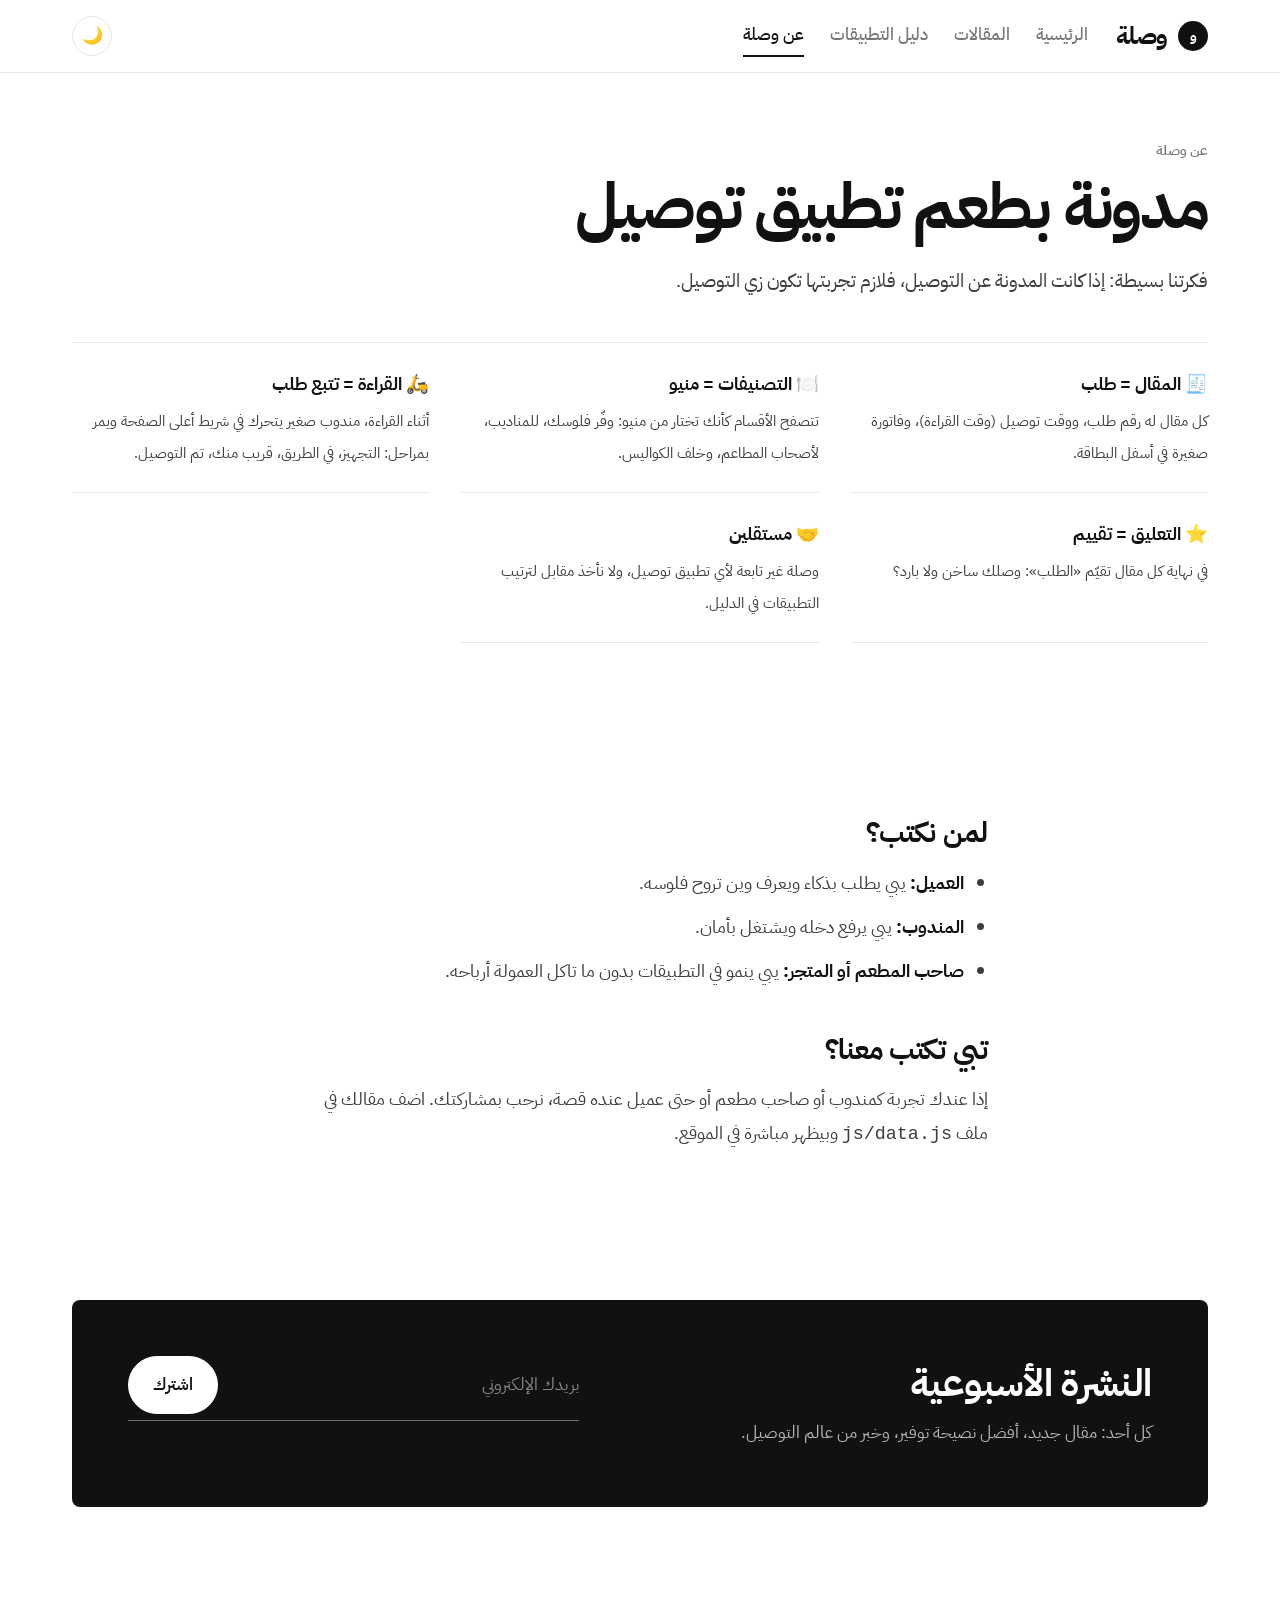
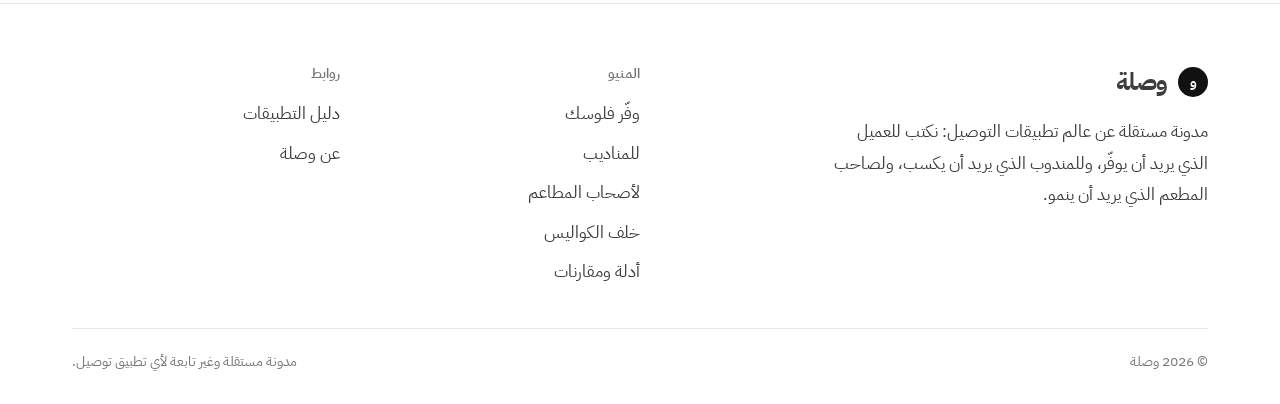
==== commit 99940319: "Remove the tools section (savings calculator and quiz) Co-Authored-By: Claude Opus 5.5 <noreply@anth" ====
--- a/about.html
+++ b/about.html
@@ -28,7 +28,6 @@
           <div class="term"><b>🍽️ التصنيفات = منيو</b><span>تتصفح الأقسام كأنك تختار من منيو: وفّر فلوسك، للمناديب، لأصحاب المطاعم، وخلف الكواليس.</span></div>
           <div class="term"><b>🛵 القراءة = تتبع طلب</b><span>أثناء القراءة، مندوب صغير يتحرك في شريط أعلى الصفحة ويمر بمراحل: التجهيز، في الطريق، قريب منك، تم التوصيل.</span></div>
           <div class="term"><b>⭐ التعليق = تقييم</b><span>في نهاية كل مقال تقيّم «الطلب»: وصلك ساخن ولا بارد؟</span></div>
-          <div class="term"><b>🧮 أدوات حقيقية</b><span>حاسبة التوفير واختبار «أي تطبيق يناسبك» تساعدك تاخذ قرار، مو بس تقرأ.</span></div>
           <div class="term"><b>🤝 مستقلين</b><span>وصلة غير تابعة لأي تطبيق توصيل، ولا نأخذ مقابل لترتيب التطبيقات في الدليل.</span></div>
         </div>
       </div>
--- a/css/style.css
+++ b/css/style.css
@@ -48,7 +48,8 @@
 .skip:focus { inset-inline-start: 16px; top: 16px; background: var(--ink); color: var(--bg); padding: 8px 14px; z-index: 100; }
 
 /* ---------- Header ---------- */
-.site-header { position: sticky; top: 0; z-index: 50; background: var(--bg); border-bottom: 1px solid var(--line); }
+#header { position: sticky; top: 0; z-index: 50; }
+.site-header { position: relative; background: var(--bg); border-bottom: 1px solid var(--line); }
 .nav { display: flex; align-items: center; gap: 28px; height: 72px; }
 .logo { display: flex; align-items: center; gap: 10px; font-weight: 700; font-size: 1.5rem; letter-spacing: -0.02em; }
 .logo-mark { width: 30px; height: 30px; border-radius: 50%; background: var(--ink); color: var(--bg); display: grid; place-items: center; font-size: .9rem; }
@@ -137,32 +138,6 @@
 .bg-orange { background: var(--c1); } .bg-mint { background: var(--c2); } .bg-sky { background: var(--c3); }
 .bg-sun { background: var(--c4); } .bg-lilac { background: var(--c5); } .bg-rose { background: var(--c6); }
 
-/* ---------- Tools ---------- */
-.tools { display: grid; grid-template-columns: 1fr 1fr; gap: 32px; }
-@media (max-width: 900px) { .tools { grid-template-columns: 1fr; } }
-.tool { background: var(--surface); border: 1px solid var(--line); border-radius: 8px; padding: 32px; }
-.tool h3 { font-size: 1.5rem; margin-bottom: 4px; }
-.tool > p { color: var(--muted); margin-bottom: 24px; }
-.field { margin-bottom: 18px; }
-.field label { display: flex; justify-content: space-between; font-weight: 500; font-size: .95rem; margin-bottom: 6px; }
-.field label output { font-weight: 700; }
-input[type="range"] { width: 100%; accent-color: var(--ink); }
-.result-box { border-top: 1px solid var(--line); padding-top: 18px; display: grid; grid-template-columns: repeat(2, 1fr); gap: 18px; margin-top: 8px; }
-.result-box span { display: block; font-size: .85rem; color: var(--muted); }
-.result-box b { font-size: 1.6rem; }
-.result-box .save b { color: var(--good); }
-.tip { margin-top: 18px; font-size: .95rem; color: var(--ink-soft); border-inline-start: 3px solid var(--ink); padding-inline-start: 14px; }
-.quiz-q { font-weight: 700; font-size: 1.2rem; margin-bottom: 16px; }
-.quiz-opts { display: grid; gap: 10px; }
-.quiz-opt { text-align: start; padding: 14px 18px; border-radius: 6px; border: 1px solid var(--line); font-weight: 500; transition: .2s; }
-.quiz-opt:hover { border-color: var(--ink); background: var(--bg-soft); }
-.quiz-progress { height: 2px; background: var(--line); margin-bottom: 22px; }
-.quiz-progress i { display: block; height: 100%; background: var(--ink); transition: width .4s; }
-.quiz-result { text-align: center; padding: 8px 0; }
-.quiz-result .big { font-size: 3rem; }
-.quiz-result h4 { font-size: 1.6rem; margin: 6px 0; }
-.quiz-result p { color: var(--ink-soft); margin-bottom: 20px; }
-
 /* ---------- Apps ---------- */
 .apps { display: grid; grid-template-columns: repeat(4, 1fr); border-top: 1px solid var(--line); border-inline-start: 1px solid var(--line); }
 @media (max-width: 980px) { .apps { grid-template-columns: repeat(2, 1fr); } }
@@ -204,15 +179,51 @@
 @media (max-width: 700px) { .foot-grid { grid-template-columns: 1fr; } }
 
 /* ---------- Article ---------- */
-.tracker { position: sticky; top: 72px; z-index: 40; background: var(--bg); }
-.tracker-inner { display: flex; align-items: center; gap: 14px; height: 36px; font-size: .82rem; color: var(--muted); }
-.tracker-bar { flex: 1; height: 2px; background: var(--line); position: relative; }
-.tracker-bar .fill { position: absolute; inset-block: 0; inset-inline-start: 0; background: var(--ink); width: 0; }
-.tracker-bar .scooter { position: absolute; top: 50%; inset-inline-start: 0; transform: translateY(-58%); font-size: 1.05rem; }
-.tracker-status { min-width: 170px; display: flex; gap: 8px; align-items: center; }
-.tracker-status .dot { width: 6px; height: 6px; border-radius: 50%; background: var(--ink); animation: pulse 1.4s infinite; }
-@keyframes pulse { 50% { opacity: .25; } }
-@media (max-width: 560px) { .tracker-status { min-width: 0; } }
+.tracker { position: sticky; top: 72px; z-index: 40; background: var(--bg); border-bottom: 1px solid var(--line); }
+.tracker-inner { display: flex; align-items: center; gap: 28px; height: 64px; }
+.tracker-status { min-width: 180px; font-size: .88rem; font-weight: 600; display: flex; gap: 10px; align-items: center; }
+.tracker-status .dot { width: 7px; height: 7px; border-radius: 50%; background: var(--ink); flex: none; animation: pulse 1.6s ease-in-out infinite; }
+.status-text { transition: opacity .18s, transform .18s; }
+.status-text.out { opacity: 0; transform: translateY(-4px); }
+@keyframes pulse { 50% { opacity: .2; transform: scale(.7); } }
+@media (max-width: 560px) { .tracker-inner { gap: 16px; } .tracker-status { min-width: 0; font-size: .8rem; } }
+
+/* مكوّن التتبع */
+.track { position: relative; flex: 1; height: 40px; margin-inline-end: 22px; }
+.track-line { position: absolute; inset-inline: 0; top: 50%; height: 2px; background: var(--line); border-radius: 2px; overflow: hidden; }
+.track-fill { position: absolute; inset: 0; background: var(--ink); transform: scaleX(0); transform-origin: right; }
+.stop { position: absolute; top: 50%; inset-inline-start: calc(var(--at) * 100%); translate: 50% -50%; }
+.stop i { display: block; width: 9px; height: 9px; border-radius: 50%; background: var(--bg); border: 2px solid var(--line); transition: border-color .3s, background .3s, scale .3s; }
+.stop.passed i { border-color: var(--ink); background: var(--ink); scale: 1.15; }
+.stop em { position: absolute; top: 14px; left: 50%; translate: -50% 0; font-style: normal; font-size: .72rem; white-space: nowrap; color: var(--muted); transition: color .3s; }
+.stop.passed em { color: var(--ink); }
+.stop:first-of-type em { left: auto; right: 0; translate: 0 0; }
+.track-home { position: absolute; inset-inline-end: -22px; top: 50%; translate: 0 -55%; width: 20px; color: var(--muted); transition: color .3s; }
+.track-home .check { stroke-dasharray: 12; stroke-dashoffset: 12; transition: stroke-dashoffset .5s .15s ease; }
+.track.arrived .track-home { color: var(--ink); }
+.track.arrived .track-home .check { stroke-dashoffset: 0; }
+.track.arrived .track-home svg { animation: land .5s ease; }
+@keyframes land { 40% { transform: translateY(-4px); } }
+.track-rider { position: absolute; top: 50%; inset-inline-start: 0; width: 40px; margin-top: -29px; margin-inline-start: -20px; color: var(--ink); will-change: transform; }
+.track-rider svg { display: block; transition: transform .3s; }
+.track.reverse .track-rider svg { transform: scaleX(-1); }
+.track.arrived .track-rider { opacity: 0; transition: opacity .3s .2s; }
+.track-rider .wheel { transform-box: fill-box; transform-origin: center; }
+.track.moving .track-rider .wheel { animation: spin .5s linear infinite; }
+.track.moving .track-rider svg { animation: bob .35s ease-in-out infinite; }
+.track-rider .speed { opacity: 0; transition: opacity .2s; }
+.track.moving .track-rider .speed { opacity: .6; }
+@keyframes spin { to { transform: rotate(-360deg); } }
+@keyframes bob { 50% { translate: 0 -1.5px; } }
+@media (max-width: 700px) { .tracker .stop em { display: none; } }
+
+/* تتبع الصفحة الرئيسية */
+.hero-track { margin-top: 48px; padding: 20px 24px 30px; border: 1px solid var(--line); border-radius: 8px; }
+.hero-track-head { display: flex; justify-content: space-between; align-items: center; gap: 12px; margin-bottom: 14px; font-size: .9rem; }
+.hero-track-head .status-text { font-weight: 600; }
+.hero-track-head small { color: var(--muted); }
+.hero-track .track { margin-inline-end: 26px; }
+.hero-track .stop em { font-size: .8rem; }
 
 .article-hero { padding: 56px 0 32px; display: flex; flex-direction: column; }
 .article-hero > :not(.cover) { max-width: 820px; }
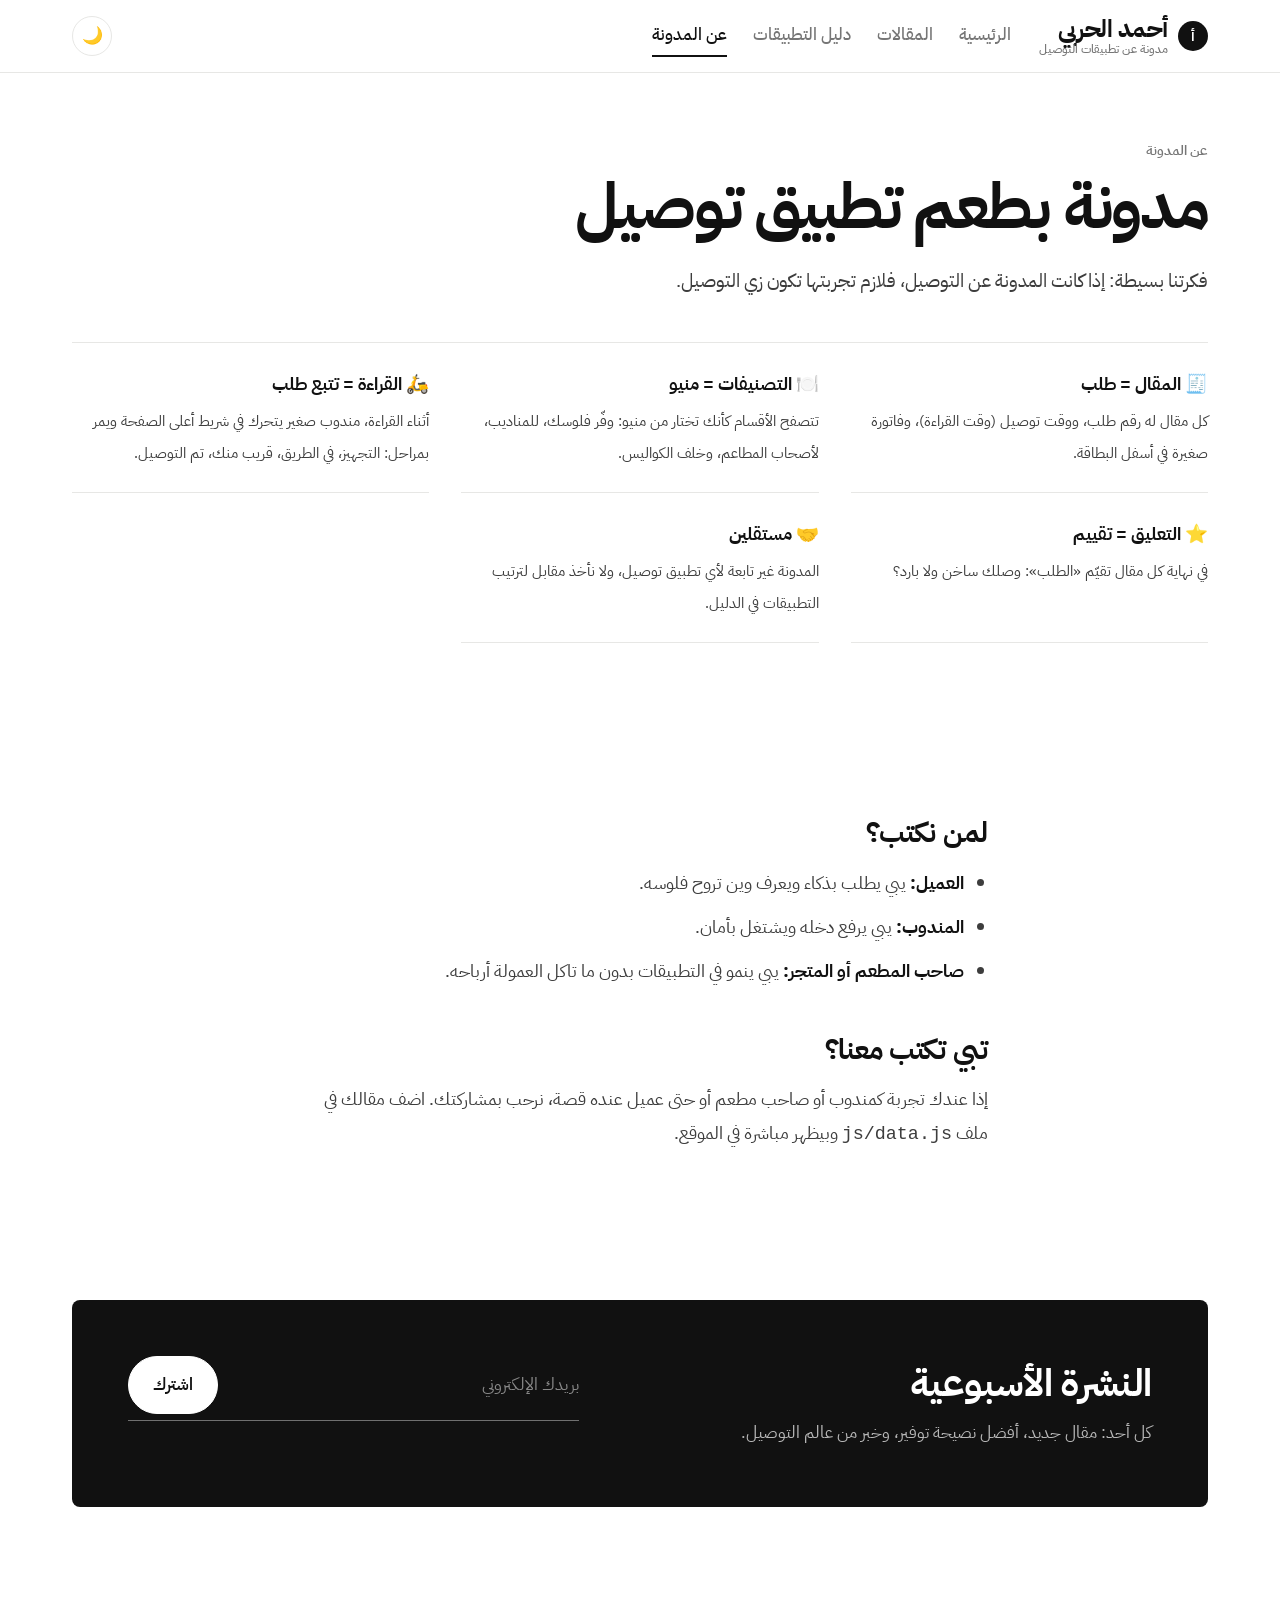
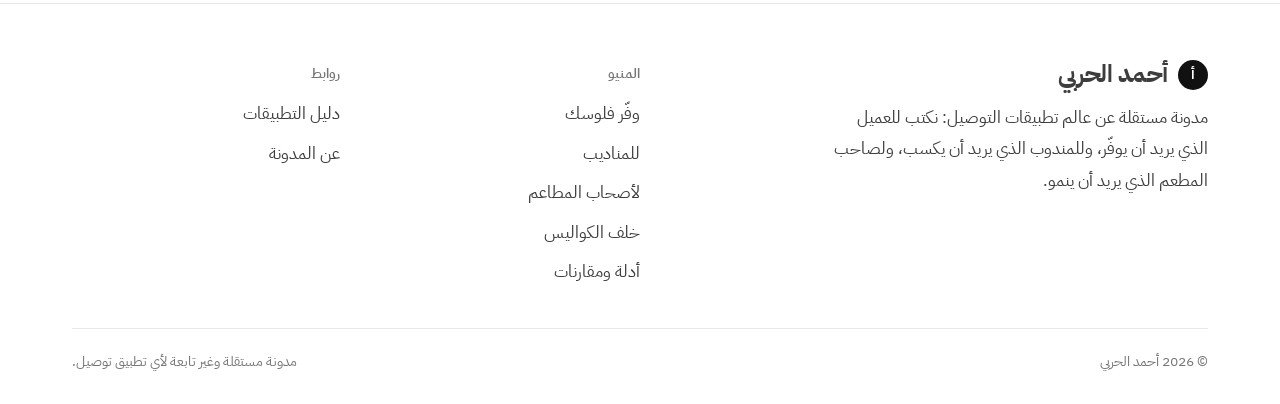
==== commit fd586575: "Rename the blog to أحمد الحربي Updates the logo, page titles, author bylines, footer and about page," ====
--- a/about.html
+++ b/about.html
@@ -3,7 +3,7 @@
 <head>
   <meta charset="UTF-8" />
   <meta name="viewport" content="width=device-width, initial-scale=1.0" />
-  <title>عن وصلة — مدونة تطبيقات التوصيل</title>
+  <title>عن المدونة — أحمد الحربي</title>
   <link rel="icon" href="data:image/svg+xml,<svg xmlns='http://www.w3.org/2000/svg' viewBox='0 0 100 100'><text y='.9em' font-size='90'>🛵</text></svg>" />
   <link rel="preconnect" href="https://fonts.googleapis.com" />
   <link rel="preconnect" href="https://fonts.gstatic.com" crossorigin />
@@ -15,7 +15,7 @@
   <main id="main">
     <section class="page-hero">
       <div class="container">
-        <div class="eyebrow">عن وصلة</div>
+        <div class="eyebrow">عن المدونة</div>
         <h1>مدونة بطعم تطبيق توصيل</h1>
         <p>فكرتنا بسيطة: إذا كانت المدونة عن التوصيل، فلازم تجربتها تكون زي التوصيل.</p>
       </div>
@@ -28,7 +28,7 @@
           <div class="term"><b>🍽️ التصنيفات = منيو</b><span>تتصفح الأقسام كأنك تختار من منيو: وفّر فلوسك، للمناديب، لأصحاب المطاعم، وخلف الكواليس.</span></div>
           <div class="term"><b>🛵 القراءة = تتبع طلب</b><span>أثناء القراءة، مندوب صغير يتحرك في شريط أعلى الصفحة ويمر بمراحل: التجهيز، في الطريق، قريب منك، تم التوصيل.</span></div>
           <div class="term"><b>⭐ التعليق = تقييم</b><span>في نهاية كل مقال تقيّم «الطلب»: وصلك ساخن ولا بارد؟</span></div>
-          <div class="term"><b>🤝 مستقلين</b><span>وصلة غير تابعة لأي تطبيق توصيل، ولا نأخذ مقابل لترتيب التطبيقات في الدليل.</span></div>
+          <div class="term"><b>🤝 مستقلين</b><span>المدونة غير تابعة لأي تطبيق توصيل، ولا نأخذ مقابل لترتيب التطبيقات في الدليل.</span></div>
         </div>
       </div>
     </section>
--- a/css/style.css
+++ b/css/style.css
@@ -1,5 +1,5 @@
 /* ============================================
-   وصلة — تصميم تحريري بسيط (أبيض وأسود)
+   المدونة — تصميم تحريري بسيط (أبيض وأسود)
    ============================================ */
 
 :root {
@@ -53,7 +53,8 @@
 .nav { display: flex; align-items: center; gap: 28px; height: 72px; }
 .logo { display: flex; align-items: center; gap: 10px; font-weight: 700; font-size: 1.5rem; letter-spacing: -0.02em; }
 .logo-mark { width: 30px; height: 30px; border-radius: 50%; background: var(--ink); color: var(--bg); display: grid; place-items: center; font-size: .9rem; }
-.logo small { display: none; }
+.logo > span:last-child { display: flex; flex-direction: column; line-height: 1.15; }
+.logo small { font-size: .72rem; font-weight: 500; color: var(--muted); letter-spacing: 0; }
 .nav-links { display: flex; gap: 26px; }
 .nav-links a { font-weight: 500; color: var(--muted); transition: color .2s; padding: 4px 0; border-bottom: 2px solid transparent; }
 .nav-links a:hover, .nav-links a.active { color: var(--ink); }
